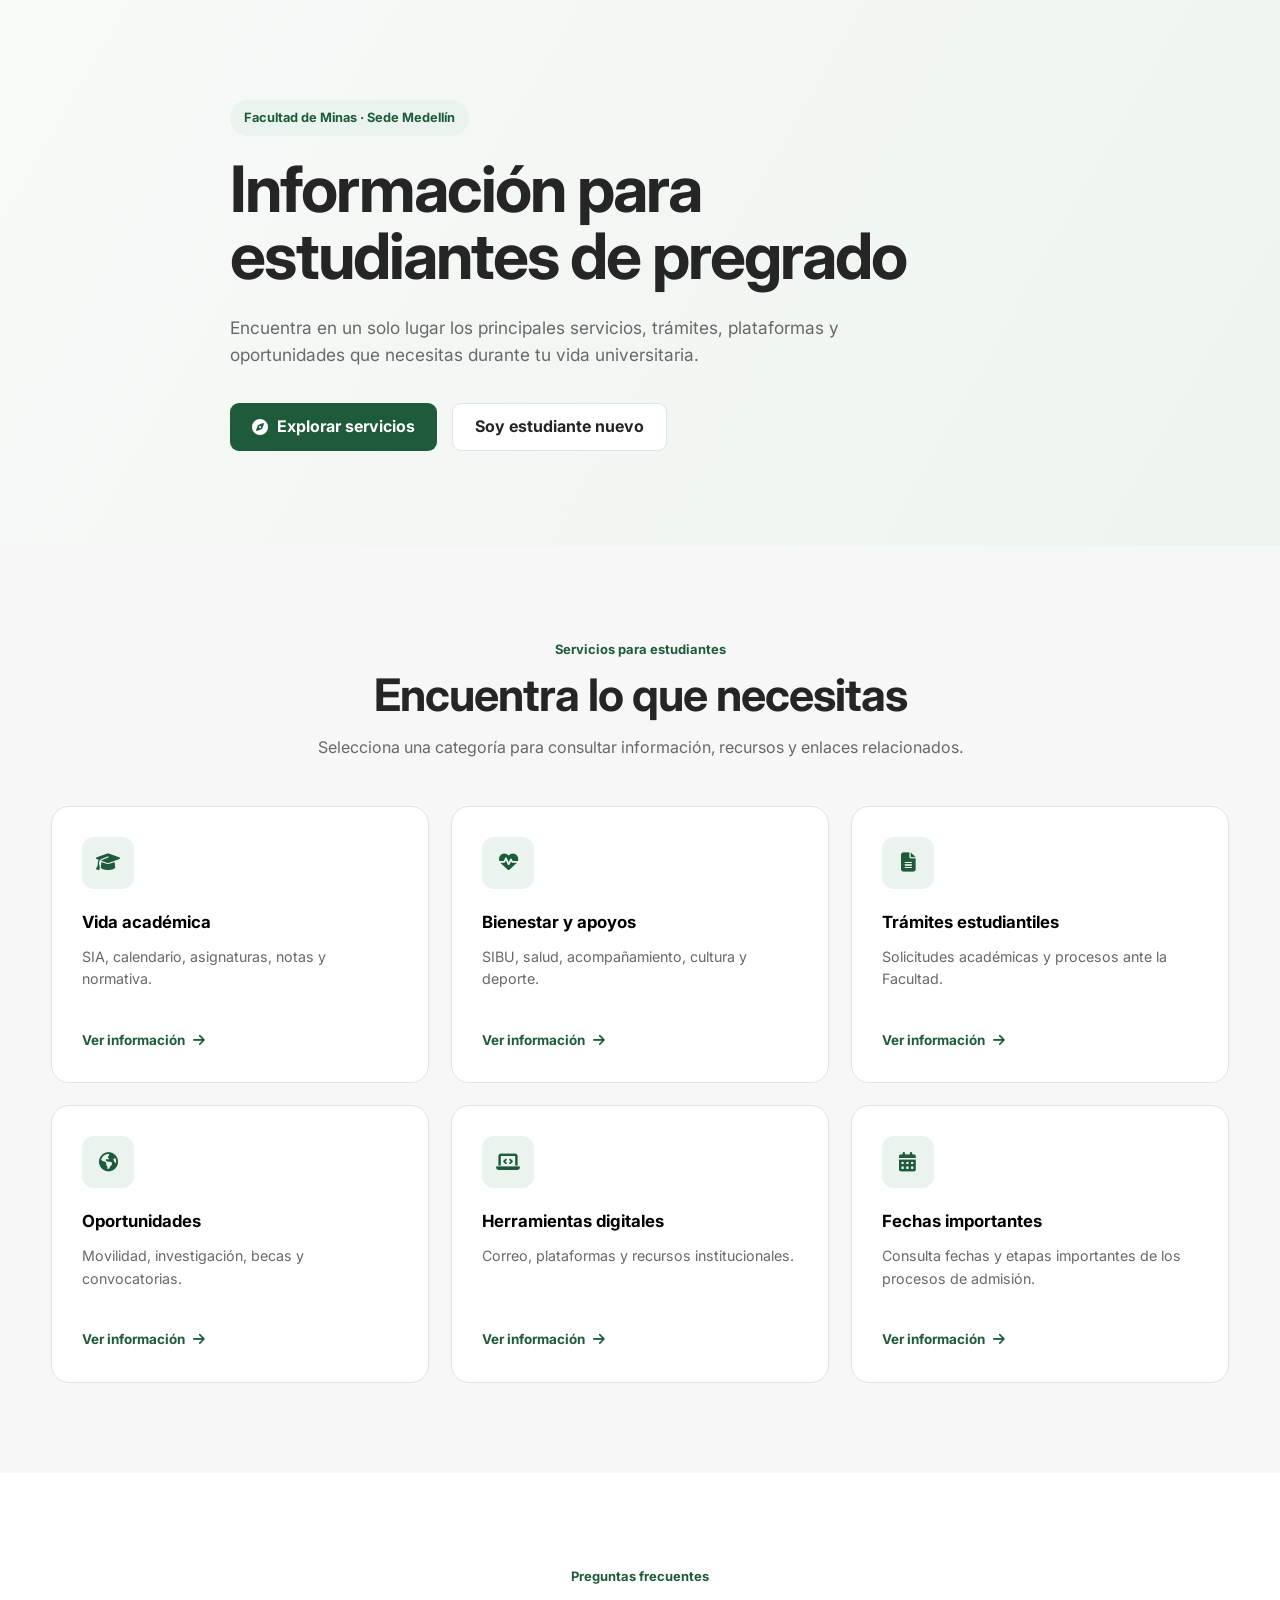
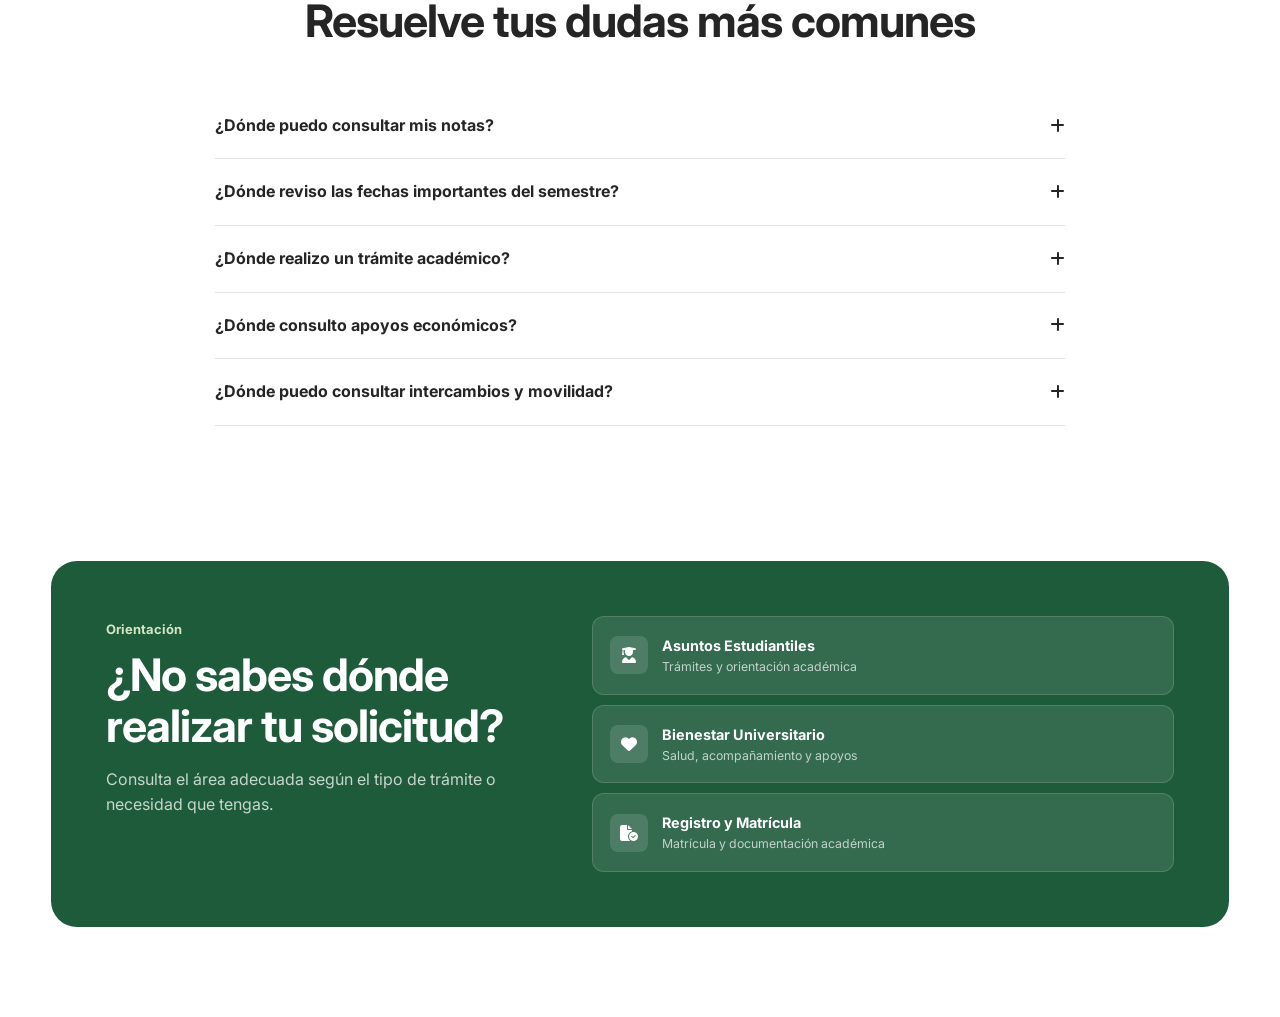
==== index.html @ 578e0d11 "inicio" ====
<!DOCTYPE html>
<html lang="es">
<head>
  <meta charset="UTF-8">
  <meta name="viewport" content="width=device-width, initial-scale=1.0">

  <title>Estudiantes de Pregrado | Facultad de Minas</title>

  <link rel="preconnect" href="https://fonts.googleapis.com">
  <link rel="preconnect" href="https://fonts.gstatic.com" crossorigin>

  <link
    href="https://fonts.googleapis.com/css2?family=Inter:wght@400;500;600;700;800&display=swap"
    rel="stylesheet"
  >

  <link
    rel="stylesheet"
    href="https://cdnjs.cloudflare.com/ajax/libs/font-awesome/6.5.2/css/all.min.css"
  >

  <link rel="stylesheet" href="styles.css">
</head>

<body>


  <!-- =========================================
       CONTENIDO PRINCIPAL
  ========================================== -->

  <main>

    <!-- HERO -->

    <section class="hero" id="inicio">

      <div class="container hero-content">

        <span class="eyebrow">
          Facultad de Minas · Sede Medellín
        </span>

        <h1>
          Información para estudiantes de pregrado
        </h1>

        <p>
          Encuentra en un solo lugar los principales servicios,
          trámites, plataformas y oportunidades que necesitas
          durante tu vida universitaria.
        </p>

        <div class="hero-buttons">

          <a href="#servicios" class="btn btn-primary">

            <i class="fa-solid fa-compass"></i>

            Explorar servicios

          </a>


          <button
            class="btn btn-secondary"
            onclick="openModal('modal-nuevo')"
          >
            Soy estudiante nuevo
          </button>

        </div>

      </div>

    </section>


    <!-- =========================================
         SERVICIOS PRINCIPALES
    ========================================== -->

    <section class="section student-hub" id="servicios">

      <div class="container">

        <div class="section-heading centered">

          <span class="section-tag">
            Servicios para estudiantes
          </span>

          <h2>
            Encuentra lo que necesitas
          </h2>

          <p>
            Selecciona una categoría para consultar información,
            recursos y enlaces relacionados.
          </p>

        </div>


        <div class="hub-grid">


          <!-- VIDA ACADÉMICA -->

          <button
            class="hub-card"
            onclick="openModal('modal-academico')"
          >

            <div class="hub-icon">
              <i class="fa-solid fa-graduation-cap"></i>
            </div>

            <h3>
              Vida académica
            </h3>

            <p>
              SIA, calendario, asignaturas, notas y normativa.
            </p>

            <span>
              Ver información
              <i class="fa-solid fa-arrow-right"></i>
            </span>

          </button>


          <!-- BIENESTAR -->

          <button
            class="hub-card"
            onclick="openModal('modal-bienestar')"
          >

            <div class="hub-icon">
              <i class="fa-solid fa-heart-pulse"></i>
            </div>

            <h3>
              Bienestar y apoyos
            </h3>

            <p>
              SIBU, salud, acompañamiento, cultura y deporte.
            </p>

            <span>
              Ver información
              <i class="fa-solid fa-arrow-right"></i>
            </span>

          </button>


          <!-- TRÁMITES -->

          <button
            class="hub-card"
            onclick="openModal('modal-tramites')"
          >

            <div class="hub-icon">
              <i class="fa-solid fa-file-lines"></i>
            </div>

            <h3>
              Trámites estudiantiles
            </h3>

            <p>
              Solicitudes académicas y procesos ante la Facultad.
            </p>

            <span>
              Ver información
              <i class="fa-solid fa-arrow-right"></i>
            </span>

          </button>


          <!-- OPORTUNIDADES -->

          <button
            class="hub-card"
            onclick="openModal('modal-oportunidades')"
          >

            <div class="hub-icon">
              <i class="fa-solid fa-earth-americas"></i>
            </div>

            <h3>
              Oportunidades
            </h3>

            <p>
              Movilidad, investigación, becas y convocatorias.
            </p>

            <span>
              Ver información
              <i class="fa-solid fa-arrow-right"></i>
            </span>

          </button>


          <!-- HERRAMIENTAS -->

          <button
            class="hub-card"
            onclick="openModal('modal-herramientas')"
          >

            <div class="hub-icon">
              <i class="fa-solid fa-laptop-code"></i>
            </div>

            <h3>
              Herramientas digitales
            </h3>

            <p>
              Correo, plataformas y recursos institucionales.
            </p>

            <span>
              Ver información
              <i class="fa-solid fa-arrow-right"></i>
            </span>

          </button>


          <!-- CAMPUS -->

          <button
            class="hub-card"
            onclick="openModal('modal-fechas')"
            >
            <div class="hub-icon">
                <i class="fa-solid fa-calendar-days"></i>
            </div>

            <h3>
                Fechas importantes
            </h3>

            <p>
                Consulta fechas y etapas importantes de los procesos de admisión.
            </p>

            <span>
                Ver información
                <i class="fa-solid fa-arrow-right"></i>
            </span>
            </button>
        </div>

      </div>

    </section>


    <!-- =========================================
         PREGUNTAS FRECUENTES
    ========================================== -->

    <section class="section faq-section" id="preguntas">

      <div class="container">

        <div class="section-heading centered">

          <span class="section-tag">
            Preguntas frecuentes
          </span>

          <h2>
            Resuelve tus dudas más comunes
          </h2>

        </div>


        <div class="faq-container">


          <details>

            <summary>
              ¿Dónde puedo consultar mis notas?
              <i class="fa-solid fa-plus"></i>
            </summary>

            <p>
              Puedes consultar tus calificaciones, asignaturas
              e historia académica a través del SIA.
            </p>

          </details>


          <details>

            <summary>
              ¿Dónde reviso las fechas importantes del semestre?
              <i class="fa-solid fa-plus"></i>
            </summary>

            <p>
              Debes consultar el calendario académico vigente de la
              Universidad Nacional de Colombia, Sede Medellín.
            </p>

          </details>


          <details>

            <summary>
              ¿Dónde realizo un trámite académico?
              <i class="fa-solid fa-plus"></i>
            </summary>

            <p>
              Los trámites y solicitudes académicas se realizan
              mediante los canales definidos por la Facultad de Minas.
            </p>

          </details>


          <details>

            <summary>
              ¿Dónde consulto apoyos económicos?
              <i class="fa-solid fa-plus"></i>
            </summary>

            <p>
              Bienestar Universitario y SIBU publican información
              sobre apoyos, servicios y convocatorias.
            </p>

          </details>


          <details>

            <summary>
              ¿Dónde puedo consultar intercambios y movilidad?
              <i class="fa-solid fa-plus"></i>
            </summary>

            <p>
              Las oportunidades de movilidad se consultan mediante
              los canales oficiales de relaciones interinstitucionales.
            </p>

          </details>

        </div>

      </div>

    </section>


    <!-- =========================================
         CONTACTO
    ========================================== -->

    <section class="section contact-section" id="contacto">

      <div class="container">

        <div class="contact-box">

          <div>

            <span class="section-tag light">
              Orientación
            </span>

            <h2>
              ¿No sabes dónde realizar tu solicitud?
            </h2>

            <p>
              Consulta el área adecuada según el tipo de trámite
              o necesidad que tengas.
            </p>

          </div>


          <div class="contact-options">


            <a href="#">

              <i class="fa-solid fa-user-graduate"></i>

              <div>
                <strong>
                  Asuntos Estudiantiles
                </strong>

                <span>
                  Trámites y orientación académica
                </span>
              </div>

            </a>


            <a href="#">

              <i class="fa-solid fa-heart"></i>

              <div>
                <strong>
                  Bienestar Universitario
                </strong>

                <span>
                  Salud, acompañamiento y apoyos
                </span>
              </div>

            </a>


            <a href="#">

              <i class="fa-solid fa-file-circle-check"></i>

              <div>
                <strong>
                  Registro y Matrícula
                </strong>

                <span>
                  Matrícula y documentación académica
                </span>
              </div>

            </a>

          </div>

        </div>

      </div>

    </section>

  </main>


  <!-- =========================================
       MODAL ESTUDIANTE NUEVO
  ========================================== -->

  <div class="modal" id="modal-nuevo">

    <div
      class="modal-overlay"
      onclick="closeModal('modal-nuevo')"
    ></div>


    <div class="modal-content">

      <button
        class="modal-close"
        onclick="closeModal('modal-nuevo')"
        aria-label="Cerrar"
      >
        <i class="fa-solid fa-xmark"></i>
      </button>


      <div class="modal-header">

        <div class="modal-icon">
          <i class="fa-solid fa-compass"></i>
        </div>

        <div>

          <span class="modal-label">
            Estudiante nuevo
          </span>

          <h2>
            Primeros pasos en la UNAL
          </h2>

        </div>

      </div>


      <p class="modal-intro">
        Si acabas de ingresar, te recomendamos comenzar
        por estos recursos.
      </p>


      <div class="modal-links">

        <a href="#" class="modal-link">

          <div>
            <strong>Correo institucional</strong>
            <span>Conoce tu cuenta y servicios digitales.</span>
          </div>

          <i class="fa-solid fa-arrow-up-right-from-square"></i>

        </a>


        <a href="#" class="modal-link">

          <div>
            <strong>SIA</strong>
            <span>Consulta materias, horarios y notas.</span>
          </div>

          <i class="fa-solid fa-arrow-up-right-from-square"></i>

        </a>


        <a href="#" class="modal-link">

          <div>
            <strong>Calendario académico</strong>
            <span>Revisa las fechas importantes del semestre.</span>
          </div>

          <i class="fa-solid fa-arrow-up-right-from-square"></i>

        </a>


        <a href="#" class="modal-link">

          <div>
            <strong>Bienestar Universitario</strong>
            <span>Conoce apoyos, salud y acompañamiento.</span>
          </div>

          <i class="fa-solid fa-arrow-up-right-from-square"></i>

        </a>


        <a href="#" class="modal-link">

          <div>
            <strong>Campus y rutas</strong>
            <span>Ubica bloques, bibliotecas y servicios.</span>
          </div>

          <i class="fa-solid fa-arrow-up-right-from-square"></i>

        </a>

      </div>

    </div>

  </div>


  <!-- =========================================
       MODAL VIDA ACADÉMICA
  ========================================== -->

  <div class="modal" id="modal-academico">

    <div
      class="modal-overlay"
      onclick="closeModal('modal-academico')"
    ></div>


    <div class="modal-content">

      <button
        class="modal-close"
        onclick="closeModal('modal-academico')"
      >
        <i class="fa-solid fa-xmark"></i>
      </button>


      <div class="modal-header">

        <div class="modal-icon">
          <i class="fa-solid fa-graduation-cap"></i>
        </div>

        <div>
          <span class="modal-label">Vida académica</span>
          <h2>Gestiona tu información académica</h2>
        </div>

      </div>


      <p class="modal-intro">
        Consulta los principales recursos relacionados con
        tu proceso académico.
      </p>


      <div class="modal-links">

        <a href="#" class="modal-link">

          <div>
            <strong>SIA</strong>
            <span>Asignaturas, notas, horarios e historia académica.</span>
          </div>

          <i class="fa-solid fa-arrow-up-right-from-square"></i>

        </a>


        <a href="#" class="modal-link">

          <div>
            <strong>Calendario académico</strong>
            <span>Fechas oficiales de cada periodo académico.</span>
          </div>

          <i class="fa-solid fa-arrow-up-right-from-square"></i>

        </a>


        <a href="#" class="modal-link">

          <div>
            <strong>Inscripción de asignaturas</strong>
            <span>Información sobre inscripción, adición y cancelación.</span>
          </div>

          <i class="fa-solid fa-arrow-up-right-from-square"></i>

        </a>


        <a href="#" class="modal-link">

          <div>
            <strong>Estatuto Estudiantil</strong>
            <span>Derechos, deberes y normativa académica.</span>
          </div>

          <i class="fa-solid fa-arrow-up-right-from-square"></i>

        </a>

      </div>


      <div class="modal-tip">

        <i class="fa-solid fa-lightbulb"></i>

        <div>

          <strong>Si eres estudiante nuevo</strong>

          <p>
            Revisa primero el SIA y el calendario académico.
          </p>

        </div>

      </div>

    </div>

  </div>


  <!-- =========================================
       MODAL BIENESTAR
  ========================================== -->

  <div class="modal" id="modal-bienestar">

    <div
      class="modal-overlay"
      onclick="closeModal('modal-bienestar')"
    ></div>


    <div class="modal-content">

      <button
        class="modal-close"
        onclick="closeModal('modal-bienestar')"
      >
        <i class="fa-solid fa-xmark"></i>
      </button>


      <div class="modal-header">

        <div class="modal-icon">
          <i class="fa-solid fa-heart-pulse"></i>
        </div>

        <div>
          <span class="modal-label">Bienestar Universitario</span>
          <h2>Bienestar y apoyos</h2>
        </div>

      </div>


      <p class="modal-intro">
        Encuentra servicios orientados a tu bienestar
        y permanencia en la Universidad.
      </p>


      <div class="modal-links">

        <a href="#" class="modal-link">

          <div>
            <strong>SIBU</strong>
            <span>Servicios y convocatorias de Bienestar.</span>
          </div>

          <i class="fa-solid fa-arrow-up-right-from-square"></i>

        </a>


        <a href="#" class="modal-link">

          <div>
            <strong>Apoyos socioeconómicos</strong>
            <span>Consulta beneficios y convocatorias disponibles.</span>
          </div>

          <i class="fa-solid fa-arrow-up-right-from-square"></i>

        </a>


        <a href="#" class="modal-link">

          <div>
            <strong>Salud y acompañamiento</strong>
            <span>Servicios de atención, orientación y prevención.</span>
          </div>

          <i class="fa-solid fa-arrow-up-right-from-square"></i>

        </a>


        <a href="#" class="modal-link">

          <div>
            <strong>Cultura y deporte</strong>
            <span>Actividades culturales, recreativas y deportivas.</span>
          </div>

          <i class="fa-solid fa-arrow-up-right-from-square"></i>

        </a>

      </div>

    </div>

  </div>


  <!-- =========================================
       MODAL TRÁMITES
  ========================================== -->

  <div class="modal" id="modal-tramites">

    <div
      class="modal-overlay"
      onclick="closeModal('modal-tramites')"
    ></div>


    <div class="modal-content">

      <button
        class="modal-close"
        onclick="closeModal('modal-tramites')"
      >
        <i class="fa-solid fa-xmark"></i>
      </button>


      <div class="modal-header">

        <div class="modal-icon">
          <i class="fa-solid fa-file-lines"></i>
        </div>

        <div>
          <span class="modal-label">Facultad de Minas</span>
          <h2>Trámites estudiantiles</h2>
        </div>

      </div>


      <p class="modal-intro">
        Consulta los principales trámites y solicitudes académicas.
      </p>


      <div class="modal-links">

        <a href="#" class="modal-link">

          <div>
            <strong>Adición y cancelación de asignaturas</strong>
            <span>Consulta requisitos y procedimientos.</span>
          </div>

          <i class="fa-solid fa-arrow-up-right-from-square"></i>

        </a>


        <a href="#" class="modal-link">

          <div>
            <strong>Reingreso y reserva de cupo</strong>
            <span>Información sobre continuidad académica.</span>
          </div>

          <i class="fa-solid fa-arrow-up-right-from-square"></i>

        </a>


        <a href="#" class="modal-link">

          <div>
            <strong>Homologaciones y reconocimientos</strong>
            <span>Solicitudes relacionadas con asignaturas cursadas.</span>
          </div>

          <i class="fa-solid fa-arrow-up-right-from-square"></i>

        </a>


        <a href="#" class="modal-link">

          <div>
            <strong>Trabajo de grado</strong>
            <span>Consulta requisitos, procesos y solicitudes.</span>
          </div>

          <i class="fa-solid fa-arrow-up-right-from-square"></i>

        </a>


        <a href="#" class="modal-link">

          <div>
            <strong>Todos los trámites</strong>
            <span>Consulta el portal de trámites estudiantiles.</span>
          </div>

          <i class="fa-solid fa-arrow-up-right-from-square"></i>

        </a>

      </div>

    </div>

  </div>


  <!-- =========================================
       MODAL OPORTUNIDADES
  ========================================== -->

  <div class="modal" id="modal-oportunidades">

    <div
      class="modal-overlay"
      onclick="closeModal('modal-oportunidades')"
    ></div>


    <div class="modal-content">

      <button
        class="modal-close"
        onclick="closeModal('modal-oportunidades')"
      >
        <i class="fa-solid fa-xmark"></i>
      </button>


      <div class="modal-header">

        <div class="modal-icon">
          <i class="fa-solid fa-earth-americas"></i>
        </div>

        <div>
          <span class="modal-label">Convocatorias</span>
          <h2>Oportunidades para estudiantes</h2>
        </div>

      </div>


      <p class="modal-intro">
        Explora oportunidades académicas, profesionales
        y de movilidad.
      </p>


      <div class="modal-links">

        <a href="#" class="modal-link">

          <div>
            <strong>Movilidad académica</strong>
            <span>Intercambios y estancias nacionales e internacionales.</span>
          </div>

          <i class="fa-solid fa-arrow-up-right-from-square"></i>

        </a>


        <a href="#" class="modal-link">

          <div>
            <strong>Investigación</strong>
            <span>Semilleros, grupos y convocatorias.</span>
          </div>

          <i class="fa-solid fa-arrow-up-right-from-square"></i>

        </a>


        <a href="#" class="modal-link">

          <div>
            <strong>Monitorías</strong>
            <span>Convocatorias de apoyo académico y administrativo.</span>
          </div>

          <i class="fa-solid fa-arrow-up-right-from-square"></i>

        </a>


        <a href="#" class="modal-link">

          <div>
            <strong>Prácticas y pasantías</strong>
            <span>Oportunidades de experiencia profesional.</span>
          </div>

          <i class="fa-solid fa-arrow-up-right-from-square"></i>

        </a>


        <a href="#" class="modal-link">

          <div>
            <strong>Becas y convocatorias</strong>
            <span>Consulta oportunidades internas y externas.</span>
          </div>

          <i class="fa-solid fa-arrow-up-right-from-square"></i>

        </a>

      </div>

    </div>

  </div>


  <!-- =========================================
       MODAL HERRAMIENTAS
  ========================================== -->

  <div class="modal" id="modal-herramientas">

    <div
      class="modal-overlay"
      onclick="closeModal('modal-herramientas')"
    ></div>


    <div class="modal-content">

      <button
        class="modal-close"
        onclick="closeModal('modal-herramientas')"
      >
        <i class="fa-solid fa-xmark"></i>
      </button>


      <div class="modal-header">

        <div class="modal-icon">
          <i class="fa-solid fa-laptop-code"></i>
        </div>

        <div>
          <span class="modal-label">Recursos digitales</span>
          <h2>Herramientas institucionales</h2>
        </div>

      </div>


      <p class="modal-intro">
        Accede a las principales plataformas digitales de la Universidad.
      </p>


      <div class="modal-links">

        <a href="#" class="modal-link">

          <div>
            <strong>Correo institucional</strong>
            <span>Comunicación oficial de la Universidad.</span>
          </div>

          <i class="fa-solid fa-arrow-up-right-from-square"></i>

        </a>


        <a href="#" class="modal-link">

          <div>
            <strong>SIA</strong>
            <span>Gestión e información académica.</span>
          </div>

          <i class="fa-solid fa-arrow-up-right-from-square"></i>

        </a>


        <a href="#" class="modal-link">

          <div>
            <strong>SIBU</strong>
            <span>Servicios y convocatorias de Bienestar.</span>
          </div>

          <i class="fa-solid fa-arrow-up-right-from-square"></i>

        </a>


        <a href="#" class="modal-link">

          <div>
            <strong>UNVirtual</strong>
            <span>Entornos y recursos virtuales de aprendizaje.</span>
          </div>

          <i class="fa-solid fa-arrow-up-right-from-square"></i>

        </a>


        <a href="#" class="modal-link">

          <div>
            <strong>Bibliotecas UNAL</strong>
            <span>Libros, bases de datos y recursos académicos.</span>
          </div>

          <i class="fa-solid fa-arrow-up-right-from-square"></i>

        </a>

      </div>

    </div>

  </div>


  <!-- =========================================
       MODAL CAMPUS
  ========================================== -->

  <!-- =========================================
     MODAL FECHAS IMPORTANTES
========================================== -->

<div class="modal" id="modal-fechas">

  <div
    class="modal-overlay"
    onclick="closeModal('modal-fechas')"
  ></div>


  <div class="modal-content modal-large">

    <button
      class="modal-close"
      onclick="closeModal('modal-fechas')"
      aria-label="Cerrar"
    >
      <i class="fa-solid fa-xmark"></i>
    </button>


    <div class="modal-header">

      <div class="modal-icon">
        <i class="fa-solid fa-calendar-days"></i>
      </div>

      <div>

        <span class="modal-label">
          Admisiones
        </span>

        <h2>
          Fechas importantes
        </h2>

      </div>

    </div>


    <p class="modal-intro">
      Consulta las principales fechas y etapas de los procesos
      de admisión de pregrado.
    </p>


    <!-- BLOQUE 1 -->

    <div class="date-group">

      <div class="date-group-header">

        <div class="date-group-icon">
          <i class="fa-solid fa-users"></i>
        </div>

        <div>
          <span>Proceso general</span>

          <h3>
            Para todos los aspirantes a algún programa curricular
          </h3>
        </div>

      </div>


      <div class="date-list">

        <a href="#" class="date-item">

          <div class="date-marker">
            <i class="fa-solid fa-user-pen"></i>
          </div>

          <div>
            <strong>
              Inscripción
            </strong>

            <span>
              Consulta las fechas habilitadas para realizar
              el proceso de inscripción.
            </span>
          </div>

          <i class="fa-solid fa-arrow-up-right-from-square"></i>

        </a>


        <a href="#" class="date-item">

          <div class="date-marker">
            <i class="fa-solid fa-file-pen"></i>
          </div>

          <div>
            <strong>
              Presentación de la prueba de admisión
            </strong>

            <span>
              Revisa la fecha, citación y condiciones
              para presentar la prueba.
            </span>
          </div>

          <i class="fa-solid fa-arrow-up-right-from-square"></i>

        </a>


        <a href="#" class="date-item">

          <div class="date-marker">
            <i class="fa-solid fa-square-poll-vertical"></i>
          </div>

          <div>
            <strong>
              Publicación de resultados
            </strong>

            <span>
              Consulta los resultados del proceso
              de admisión.
            </span>
          </div>

          <i class="fa-solid fa-arrow-up-right-from-square"></i>

        </a>

      </div>

    </div>


    <!-- BLOQUE 2 -->

    <div class="date-group">

      <div class="date-group-header">

        <div class="date-group-icon">
          <i class="fa-solid fa-clipboard-check"></i>
        </div>

        <div>
          <span>Pruebas adicionales</span>

          <h3>
            Para aspirantes a programas con pruebas específicas
          </h3>
        </div>

      </div>


      <div class="date-list">

        <a href="#" class="date-item">

          <div class="date-marker">
            <i class="fa-solid fa-calendar-check"></i>
          </div>

          <div>
            <strong>
              Citación a pruebas específicas
            </strong>

            <span>
              Consulta las fechas y condiciones particulares
              definidas para cada programa.
            </span>
          </div>

          <i class="fa-solid fa-arrow-up-right-from-square"></i>

        </a>


        <a href="#" class="date-item">

          <div class="date-marker">
            <i class="fa-solid fa-pen-to-square"></i>
          </div>

          <div>
            <strong>
              Presentación de pruebas
            </strong>

            <span>
              Verifica fecha, hora, lugar y requisitos
              correspondientes.
            </span>
          </div>

          <i class="fa-solid fa-arrow-up-right-from-square"></i>

        </a>


        <a href="#" class="date-item">

          <div class="date-marker">
            <i class="fa-solid fa-list-check"></i>
          </div>

          <div>
            <strong>
              Resultados
            </strong>

            <span>
              Consulta los resultados asociados
              a las pruebas específicas.
            </span>
          </div>

          <i class="fa-solid fa-arrow-up-right-from-square"></i>

        </a>

      </div>

    </div>


    <!-- BLOQUE 3 -->

    <div class="date-group">

      <div class="date-group-header">

        <div class="date-group-icon">
          <i class="fa-solid fa-arrows-rotate"></i>
        </div>

        <div>
          <span>Opciones posteriores</span>

          <h3>
            Para aspirantes que no fueron admitidos
            a algún programa curricular
          </h3>
        </div>

      </div>


      <div class="date-list">

        <a href="#" class="date-item">

          <div class="date-marker">
            <i class="fa-solid fa-magnifying-glass"></i>
          </div>

          <div>
            <strong>
              Consulta de opciones disponibles
            </strong>

            <span>
              Revisa si existen alternativas o etapas posteriores
              dentro del proceso de admisión.
            </span>
          </div>

          <i class="fa-solid fa-arrow-up-right-from-square"></i>

        </a>


        <a href="#" class="date-item">

          <div class="date-marker">
            <i class="fa-solid fa-list"></i>
          </div>

          <div>
            <strong>
              Programas con cupos disponibles
            </strong>

            <span>
              Consulta las opciones que puedan habilitarse
              durante el proceso.
            </span>
          </div>

          <i class="fa-solid fa-arrow-up-right-from-square"></i>

        </a>


        <a href="#" class="date-item">

          <div class="date-marker">
            <i class="fa-solid fa-clock-rotate-left"></i>
          </div>

          <div>
            <strong>
              Fechas posteriores del proceso
            </strong>

            <span>
              Revisa los plazos oficiales y las instrucciones
              publicadas por Admisiones.
            </span>
          </div>

          <i class="fa-solid fa-arrow-up-right-from-square"></i>

        </a>

      </div>

    </div>


    <div class="modal-tip">

      <i class="fa-solid fa-circle-info"></i>

      <div>

        <strong>
          Importante
        </strong>

        <p>
          Las fechas pueden cambiar entre periodos académicos.
          Consulta siempre la información oficial de la Dirección
          Nacional de Admisiones.
        </p>

      </div>

    </div>

  </div>

</div>

  <script src="script.js"></script>

</body>
</html>
---- styles.css ----
:root {
  --primary: #1e5b3a;
  --primary-dark: #143d28;
  --primary-light: #eaf3ee;

  --text: #252525;
  --text-soft: #686868;

  --white: #ffffff;

  --border: #e3e3e3;

  --background-soft: #f6f7f6;

  --shadow:
    0 12px 35px rgba(0, 0, 0, 0.08);

  --modal-shadow:
    0 25px 70px rgba(0, 0, 0, 0.25);

  --radius: 18px;

  --container: 1180px;
}


/* ============================================
   RESET
============================================ */

* {
  margin: 0;
  padding: 0;
  box-sizing: border-box;
}


html {
  scroll-behavior: smooth;
}


body {
  font-family: "Inter", Arial, sans-serif;

  color: var(--text);

  background: white;

  line-height: 1.6;
}


a {
  color: inherit;
  text-decoration: none;
}


button {
  font: inherit;
}


.container {
  width: min(92%, var(--container));

  margin: 0 auto;
}


/* ============================================
   HEADER
============================================ */

.topbar {
  background: #252525;

  color: white;

  font-size: 0.8rem;
}


.topbar-content {
  min-height: 38px;

  display: flex;

  align-items: center;

  justify-content: space-between;
}


.topbar-links {
  display: flex;

  gap: 24px;
}


.topbar-links a {
  opacity: 0.8;
}


.topbar-links a:hover {
  opacity: 1;
}


.navbar {
  position: sticky;

  top: 0;

  z-index: 100;

  background: white;

  border-bottom: 1px solid var(--border);
}


.nav-content {
  min-height: 82px;

  display: flex;

  align-items: center;

  justify-content: space-between;
}


.brand {
  display: flex;

  align-items: center;

  gap: 12px;
}


.brand-icon,
.footer-brand {
  width: 48px;

  height: 48px;

  display: grid;

  place-items: center;

  background: var(--primary);

  color: white;

  border-radius: 8px;

  font-weight: 800;
}


.brand strong,
.brand span {
  display: block;
}


.brand strong {
  font-size: 1rem;
}


.brand span {
  color: var(--text-soft);

  font-size: 0.75rem;
}


.nav-links {
  display: flex;

  gap: 28px;

  list-style: none;
}


.nav-links a {
  font-size: 0.88rem;

  font-weight: 600;

  transition: 0.2s;
}


.nav-links a:hover {
  color: var(--primary);
}


/* ============================================
   HERO
============================================ */

.hero {
  padding: 100px 0 95px;

  background:
    linear-gradient(
      120deg,
      #f8faf8 0%,
      #edf4ef 100%
    );
}


.hero-content {
  max-width: 820px;
}


.eyebrow {
  display: inline-block;

  margin-bottom: 20px;

  padding: 8px 14px;

  border-radius: 999px;

  background: var(--primary-light);

  color: var(--primary);

  font-size: 0.8rem;

  font-weight: 700;
}


.hero h1 {
  max-width: 800px;

  font-size: clamp(2.7rem, 5vw, 4.5rem);

  line-height: 1.04;

  letter-spacing: -2px;
}


.hero p {
  max-width: 670px;

  margin-top: 24px;

  color: var(--text-soft);

  font-size: 1.08rem;
}


.hero-buttons {
  display: flex;

  gap: 15px;

  margin-top: 34px;
}


.btn {
  min-height: 48px;

  display: inline-flex;

  align-items: center;

  justify-content: center;

  gap: 9px;

  padding: 0 22px;

  border-radius: 9px;

  border: none;

  cursor: pointer;

  font-weight: 700;

  transition: 0.2s;
}


.btn-primary {
  background: var(--primary);

  color: white;
}


.btn-primary:hover {
  background: var(--primary-dark);

  transform: translateY(-2px);
}


.btn-secondary {
  background: white;

  color: var(--text);

  border: 1px solid var(--border);
}


.btn-secondary:hover {
  border-color: var(--primary);

  color: var(--primary);
}


/* ============================================
   SECCIONES
============================================ */

.section {
  padding: 90px 0;
}


.section-heading {
  max-width: 700px;

  margin-bottom: 45px;
}


.section-heading.centered {
  margin-left: auto;

  margin-right: auto;

  text-align: center;
}


.section-tag {
  display: inline-block;

  margin-bottom: 10px;

  color: var(--primary);

  font-size: 0.81rem;

  font-weight: 700;
}


.section-heading h2,
.contact-box h2 {
  font-size: clamp(2rem, 3.5vw, 3rem);

  line-height: 1.15;

  letter-spacing: -1px;
}


.section-heading p {
  margin-top: 14px;

  color: var(--text-soft);
}


/* ============================================
   HUB
============================================ */

.student-hub {
  background: var(--background-soft);
}


.hub-grid {
  display: grid;

  grid-template-columns: repeat(3, 1fr);

  gap: 22px;
}


.hub-card {
  width: 100%;

  min-height: 230px;

  padding: 30px;

  background: white;

  border: 1px solid var(--border);

  border-radius: var(--radius);

  cursor: pointer;

  text-align: left;

  transition: 0.25s;
}


.hub-card:hover {
  transform: translateY(-5px);

  border-color: transparent;

  box-shadow: var(--shadow);
}


.hub-icon {
  width: 52px;

  height: 52px;

  display: grid;

  place-items: center;

  margin-bottom: 20px;

  border-radius: 12px;

  background: var(--primary-light);

  color: var(--primary);

  font-size: 1.2rem;
}


.hub-card h3 {
  margin-bottom: 10px;

  font-size: 1.05rem;
}


.hub-card p {
  min-height: 66px;

  color: var(--text-soft);

  font-size: 0.89rem;
}


.hub-card span {
  display: inline-flex;

  align-items: center;

  gap: 8px;

  margin-top: 18px;

  color: var(--primary);

  font-size: 0.84rem;

  font-weight: 700;
}


/* ============================================
   FAQ
============================================ */

.faq-section {
  background: white;
}


.faq-container {
  max-width: 850px;

  margin: 0 auto;
}


details {
  padding: 20px 0;

  border-bottom: 1px solid var(--border);
}


summary {
  display: flex;

  align-items: center;

  justify-content: space-between;

  cursor: pointer;

  list-style: none;

  font-weight: 700;
}


summary::-webkit-details-marker {
  display: none;
}


details p {
  max-width: 760px;

  padding-top: 15px;

  color: var(--text-soft);

  font-size: 0.9rem;
}


/* ============================================
   CONTACTO
============================================ */

.contact-section {
  padding-top: 45px;
}


.contact-box {
  display: grid;

  grid-template-columns: 0.85fr 1.15fr;

  gap: 55px;

  padding: 55px;

  border-radius: 26px;

  background: var(--primary);

  color: white;
}


.section-tag.light {
  color: #d5e6c4;
}


.contact-box p {
  margin-top: 14px;

  color: rgba(255, 255, 255, 0.75);
}


.contact-options {
  display: grid;

  gap: 10px;
}


.contact-options a {
  display: flex;

  align-items: center;

  gap: 14px;

  padding: 17px;

  border: 1px solid rgba(255, 255, 255, 0.15);

  border-radius: 12px;

  background: rgba(255, 255, 255, 0.1);

  transition: 0.2s;
}


.contact-options a:hover {
  background: rgba(255, 255, 255, 0.17);
}


.contact-options i {
  width: 38px;

  height: 38px;

  display: grid;

  place-items: center;

  border-radius: 8px;

  background: rgba(255, 255, 255, 0.12);
}


.contact-options strong,
.contact-options span {
  display: block;
}


.contact-options strong {
  font-size: 0.9rem;
}


.contact-options span {
  color: rgba(255, 255, 255, 0.7);

  font-size: 0.77rem;
}


/* ============================================
   FOOTER
============================================ */

footer {
  margin-top: 90px;

  padding-top: 55px;

  background: #242424;

  color: white;
}


.footer-grid {
  display: grid;

  grid-template-columns: 2fr 1fr 1fr;

  gap: 55px;

  padding-bottom: 50px;
}


.footer-grid h3 {
  margin-top: 14px;

  font-size: 1rem;
}


.footer-grid p {
  margin-top: 4px;

  color: #aaa;

  font-size: 0.8rem;
}


.footer-grid h4 {
  margin-bottom: 14px;

  font-size: 0.85rem;
}


.footer-grid a {
  display: block;

  margin-bottom: 8px;

  color: #aaa;

  font-size: 0.79rem;
}


.footer-grid a:hover {
  color: white;
}


.footer-bottom {
  padding: 20px 0;

  border-top: 1px solid rgba(255, 255, 255, 0.1);

  color: #888;

  font-size: 0.75rem;
}


/* ============================================
   MODALES
============================================ */

.modal {
  position: fixed;

  inset: 0;

  z-index: 1000;

  display: none;

  align-items: center;

  justify-content: center;

  padding: 25px;
}


.modal.active {
  display: flex;
}


.modal-overlay {
  position: absolute;

  inset: 0;

  background: rgba(0, 0, 0, 0.58);

  backdrop-filter: blur(4px);
}


.modal-content {
  position: relative;

  z-index: 2;

  width: min(100%, 720px);

  max-height: 88vh;

  overflow-y: auto;

  padding: 35px;

  border-radius: 22px;

  background: white;

  box-shadow: var(--modal-shadow);

  animation: modalAppear 0.25s ease;
}


@keyframes modalAppear {

  from {
    opacity: 0;

    transform:
      translateY(20px)
      scale(0.98);
  }

  to {
    opacity: 1;

    transform:
      translateY(0)
      scale(1);
  }

}


.modal-close {
  position: absolute;

  top: 20px;

  right: 20px;

  width: 38px;

  height: 38px;

  display: grid;

  place-items: center;

  border: none;

  border-radius: 50%;

  background: #f1f1f1;

  color: #444;

  cursor: pointer;
}


.modal-close:hover {
  background: #e5e5e5;
}


.modal-header {
  display: flex;

  align-items: center;

  gap: 16px;

  padding-right: 45px;

  margin-bottom: 20px;
}


.modal-icon {
  flex: 0 0 auto;

  width: 56px;

  height: 56px;

  display: grid;

  place-items: center;

  border-radius: 14px;

  background: var(--primary-light);

  color: var(--primary);

  font-size: 1.3rem;
}


.modal-label {
  color: var(--primary);

  font-size: 0.75rem;

  font-weight: 700;

  text-transform: uppercase;

  letter-spacing: 0.5px;
}


.modal-header h2 {
  margin-top: 2px;

  font-size: 1.55rem;

  line-height: 1.2;
}


.modal-intro {
  margin-bottom: 25px;

  color: var(--text-soft);

  font-size: 0.92rem;
}


.modal-links {
  display: grid;

  gap: 12px;
}


.modal-link {
  display: grid;

  grid-template-columns: 1fr 20px;

  align-items: center;

  gap: 15px;

  padding: 17px;

  border: 1px solid var(--border);

  border-radius: 12px;

  transition: 0.2s;
}


.modal-link:hover {
  border-color: var(--primary);

  background: #f7faf8;
}


.modal-link strong,
.modal-link span {
  display: block;
}


.modal-link strong {
  margin-bottom: 4px;

  font-size: 0.92rem;
}


.modal-link span {
  color: var(--text-soft);

  font-size: 0.79rem;
}


.modal-link > i {
  color: var(--primary);

  font-size: 0.84rem;
}


.modal-tip {
  display: flex;

  gap: 14px;

  margin-top: 25px;

  padding: 18px;

  border-radius: 12px;

  background: #f2f7ea;
}


.modal-tip > i {
  margin-top: 3px;

  color: #759817;
}


.modal-tip strong {
  font-size: 0.89rem;
}


.modal-tip p {
  margin-top: 4px;

  color: #5e6657;

  font-size: 0.8rem;
}


/* ============================================
   RESPONSIVE
============================================ */

@media (max-width: 950px) {

  .nav-links {
    display: none;
  }


  .hub-grid {
    grid-template-columns: repeat(2, 1fr);
  }


  .contact-box {
    grid-template-columns: 1fr;
  }


  .footer-grid {
    grid-template-columns: repeat(2, 1fr);
  }

}


@media (max-width: 650px) {

  .section {
    padding: 68px 0;
  }


  .topbar-links {
    display: none;
  }


  .hero {
    padding: 70px 0;
  }


  .hero h1 {
    letter-spacing: -1px;
  }


  .hero-buttons {
    flex-direction: column;
  }


  .hub-grid {
    grid-template-columns: 1fr;
  }


  .contact-box {
    padding: 35px 24px;
  }


  .footer-grid {
    grid-template-columns: 1fr;
  }


  .modal {
    padding: 12px;
  }


  .modal-content {
    padding: 28px 20px;
  }


  .modal-header {
    align-items: flex-start;
  }


  .modal-header h2 {
    font-size: 1.3rem;
  }

}
/* ============================================
   FECHAS IMPORTANTES
============================================ */

.modal-large {
  width: min(100%, 860px);
}


.date-group {
  margin-top: 28px;

  padding-top: 25px;

  border-top: 1px solid var(--border);
}


.date-group:first-of-type {
  margin-top: 10px;
}


.date-group-header {
  display: flex;

  align-items: flex-start;

  gap: 14px;

  margin-bottom: 18px;
}


.date-group-icon {
  flex: 0 0 auto;

  width: 44px;

  height: 44px;

  display: grid;

  place-items: center;

  border-radius: 11px;

  background: var(--primary-light);

  color: var(--primary);
}


.date-group-header span {
  display: block;

  margin-bottom: 2px;

  color: var(--primary);

  font-size: 0.73rem;

  font-weight: 700;

  text-transform: uppercase;

  letter-spacing: 0.4px;
}


.date-group-header h3 {
  max-width: 660px;

  font-size: 1.05rem;

  line-height: 1.35;
}


.date-list {
  display: grid;

  gap: 10px;
}


.date-item {
  display: grid;

  grid-template-columns: 38px 1fr 18px;

  align-items: center;

  gap: 12px;

  padding: 15px;

  border: 1px solid var(--border);

  border-radius: 11px;

  transition: 0.2s;
}


.date-item:hover {
  border-color: var(--primary);

  background: #f7faf8;
}


.date-marker {
  width: 36px;

  height: 36px;

  display: grid;

  place-items: center;

  border-radius: 9px;

  background: var(--background-soft);

  color: var(--primary);

  font-size: 0.84rem;
}


.date-item strong,
.date-item span {
  display: block;
}


.date-item strong {
  margin-bottom: 3px;

  font-size: 0.88rem;
}


.date-item span {
  color: var(--text-soft);

  font-size: 0.77rem;
}


.date-item > i {
  color: var(--primary);

  font-size: 0.78rem;
}


@media (max-width: 650px) {

  .date-group-header h3 {
    font-size: 0.95rem;
  }


  .date-item {
    grid-template-columns: 34px 1fr;
  }


  .date-item > i {
    display: none;
  }

}
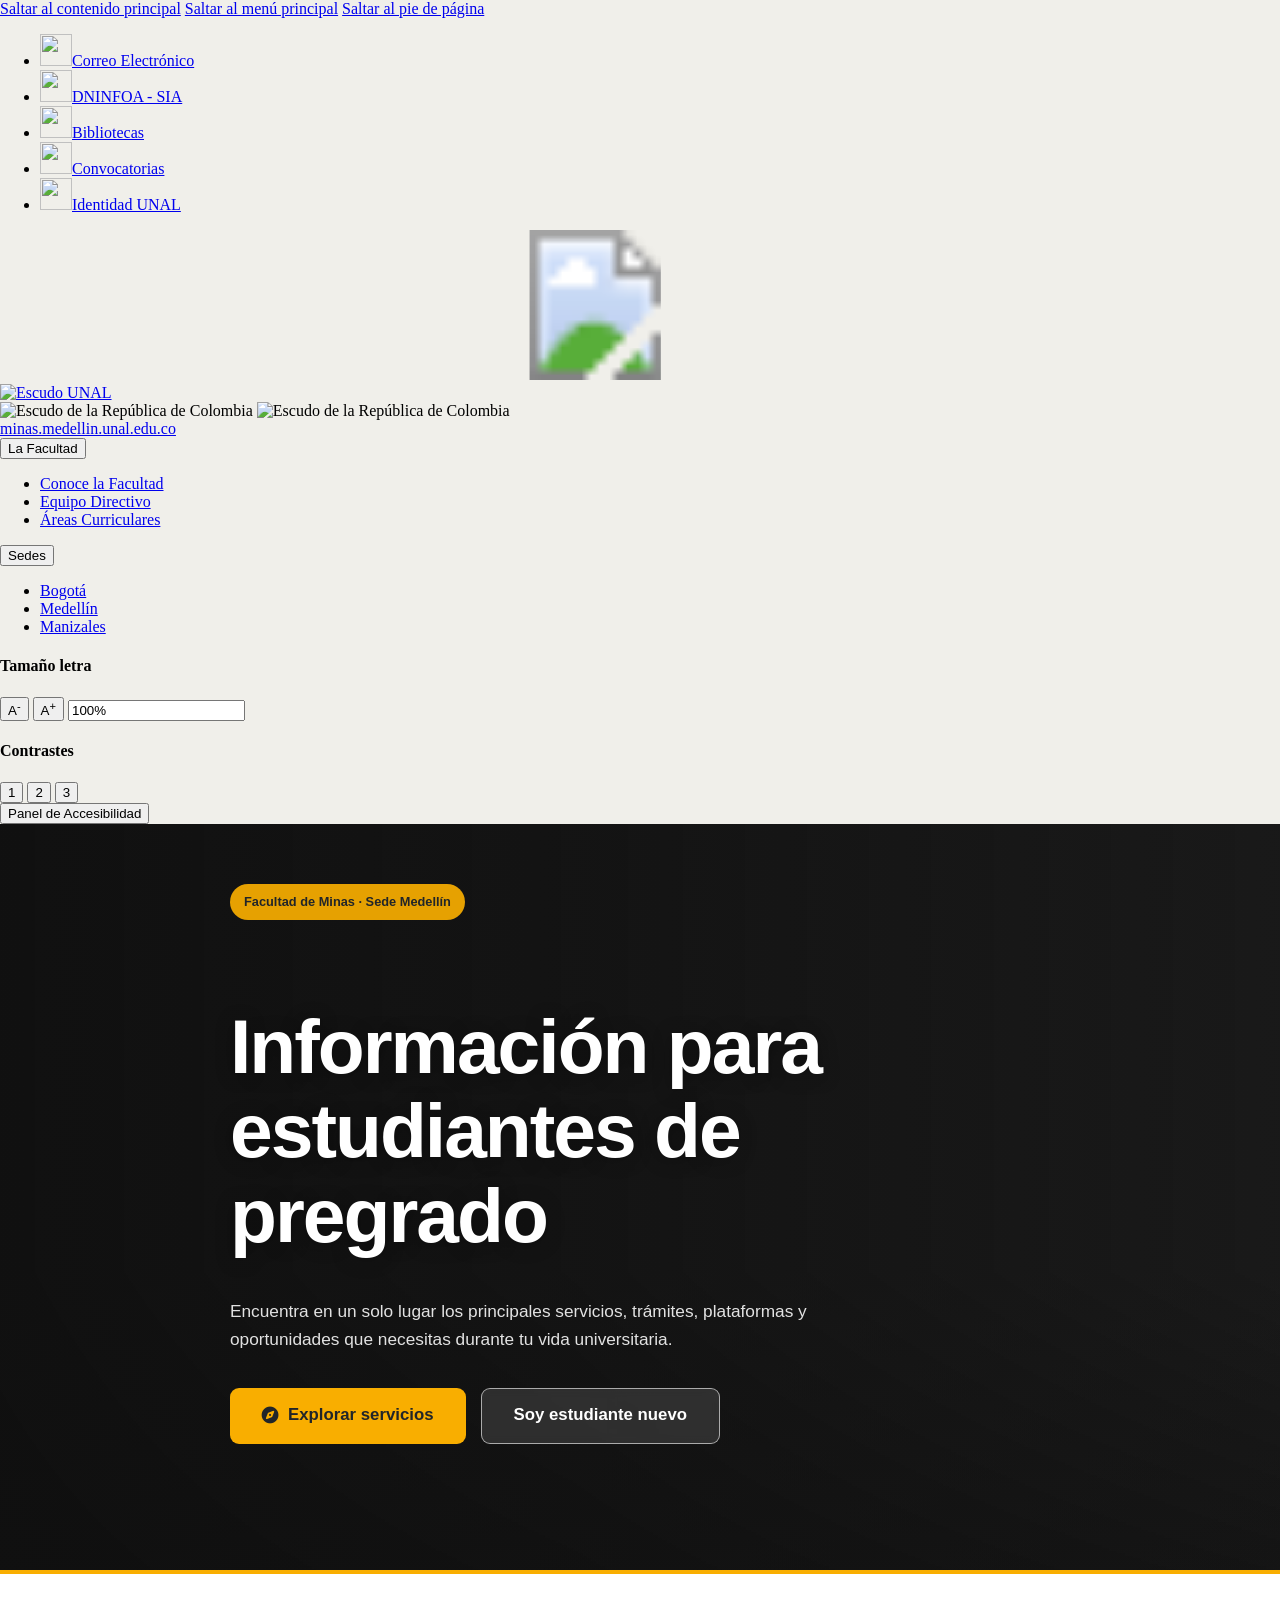
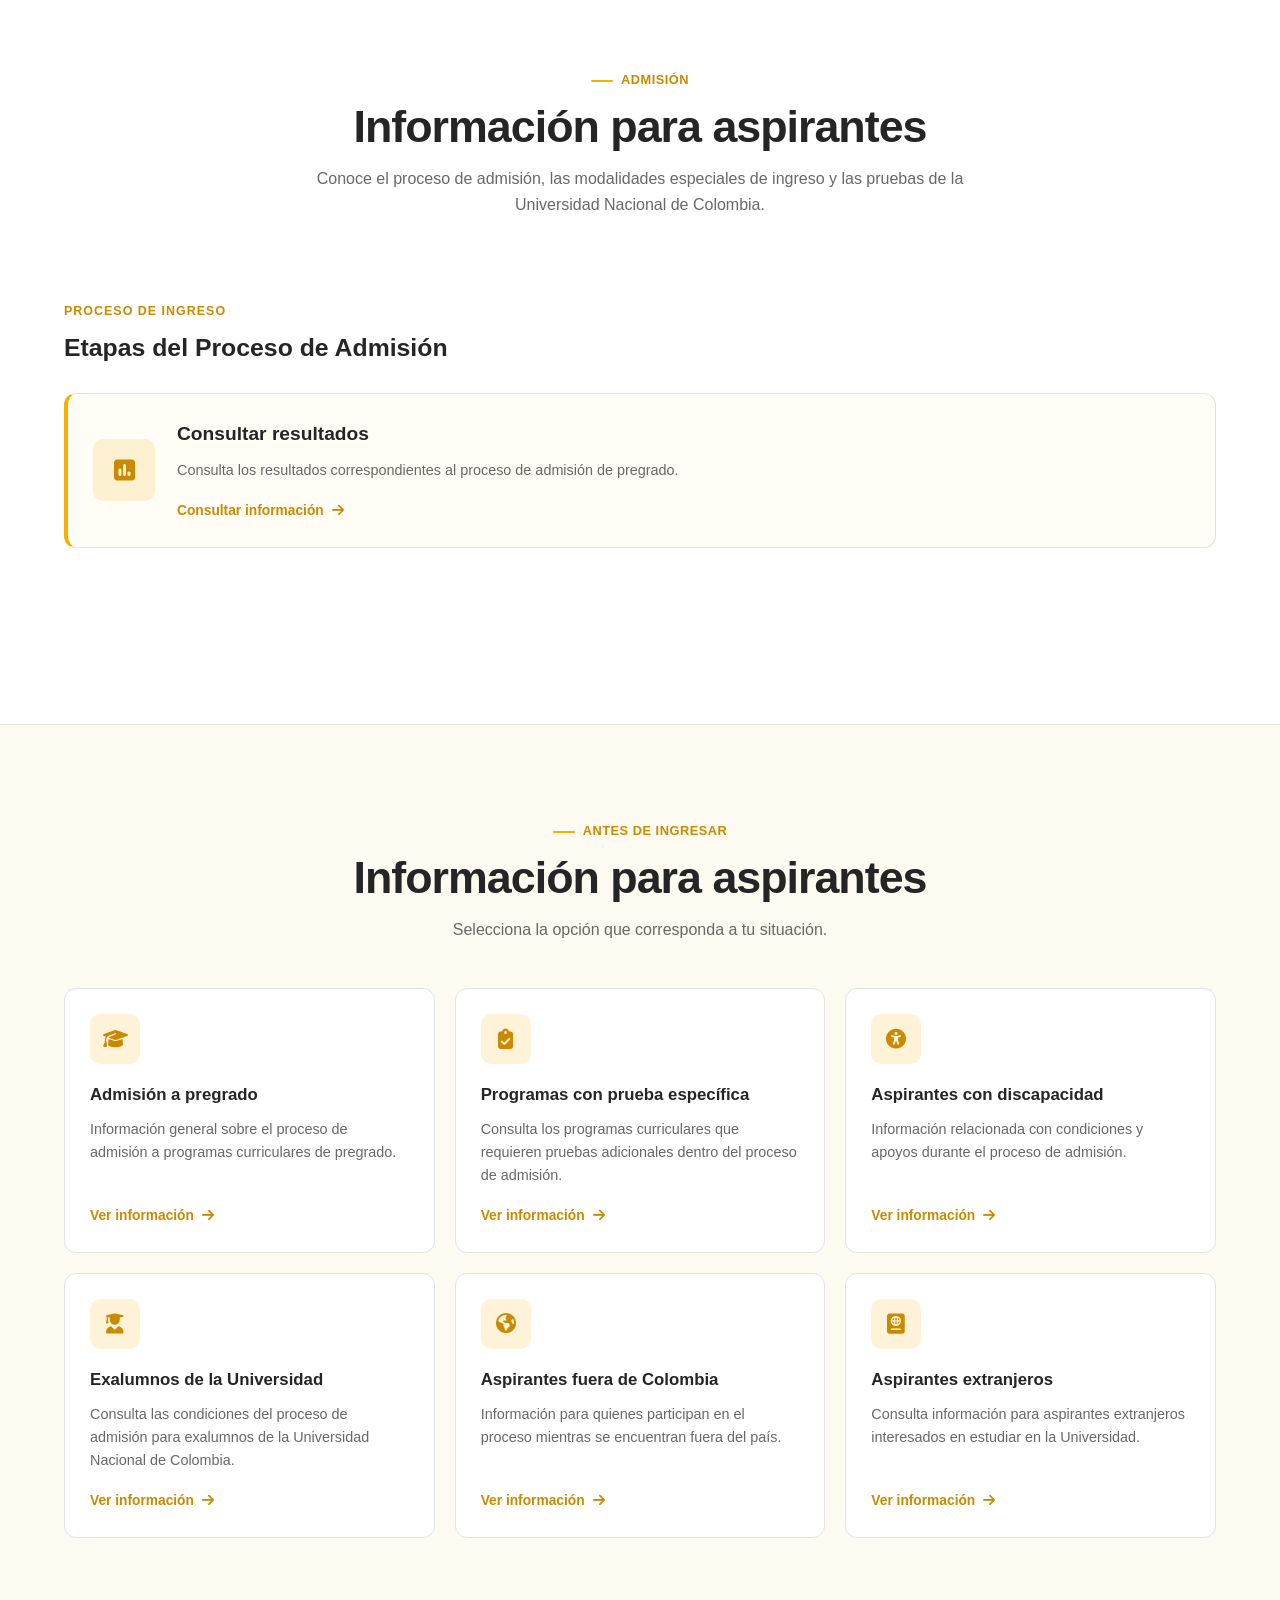
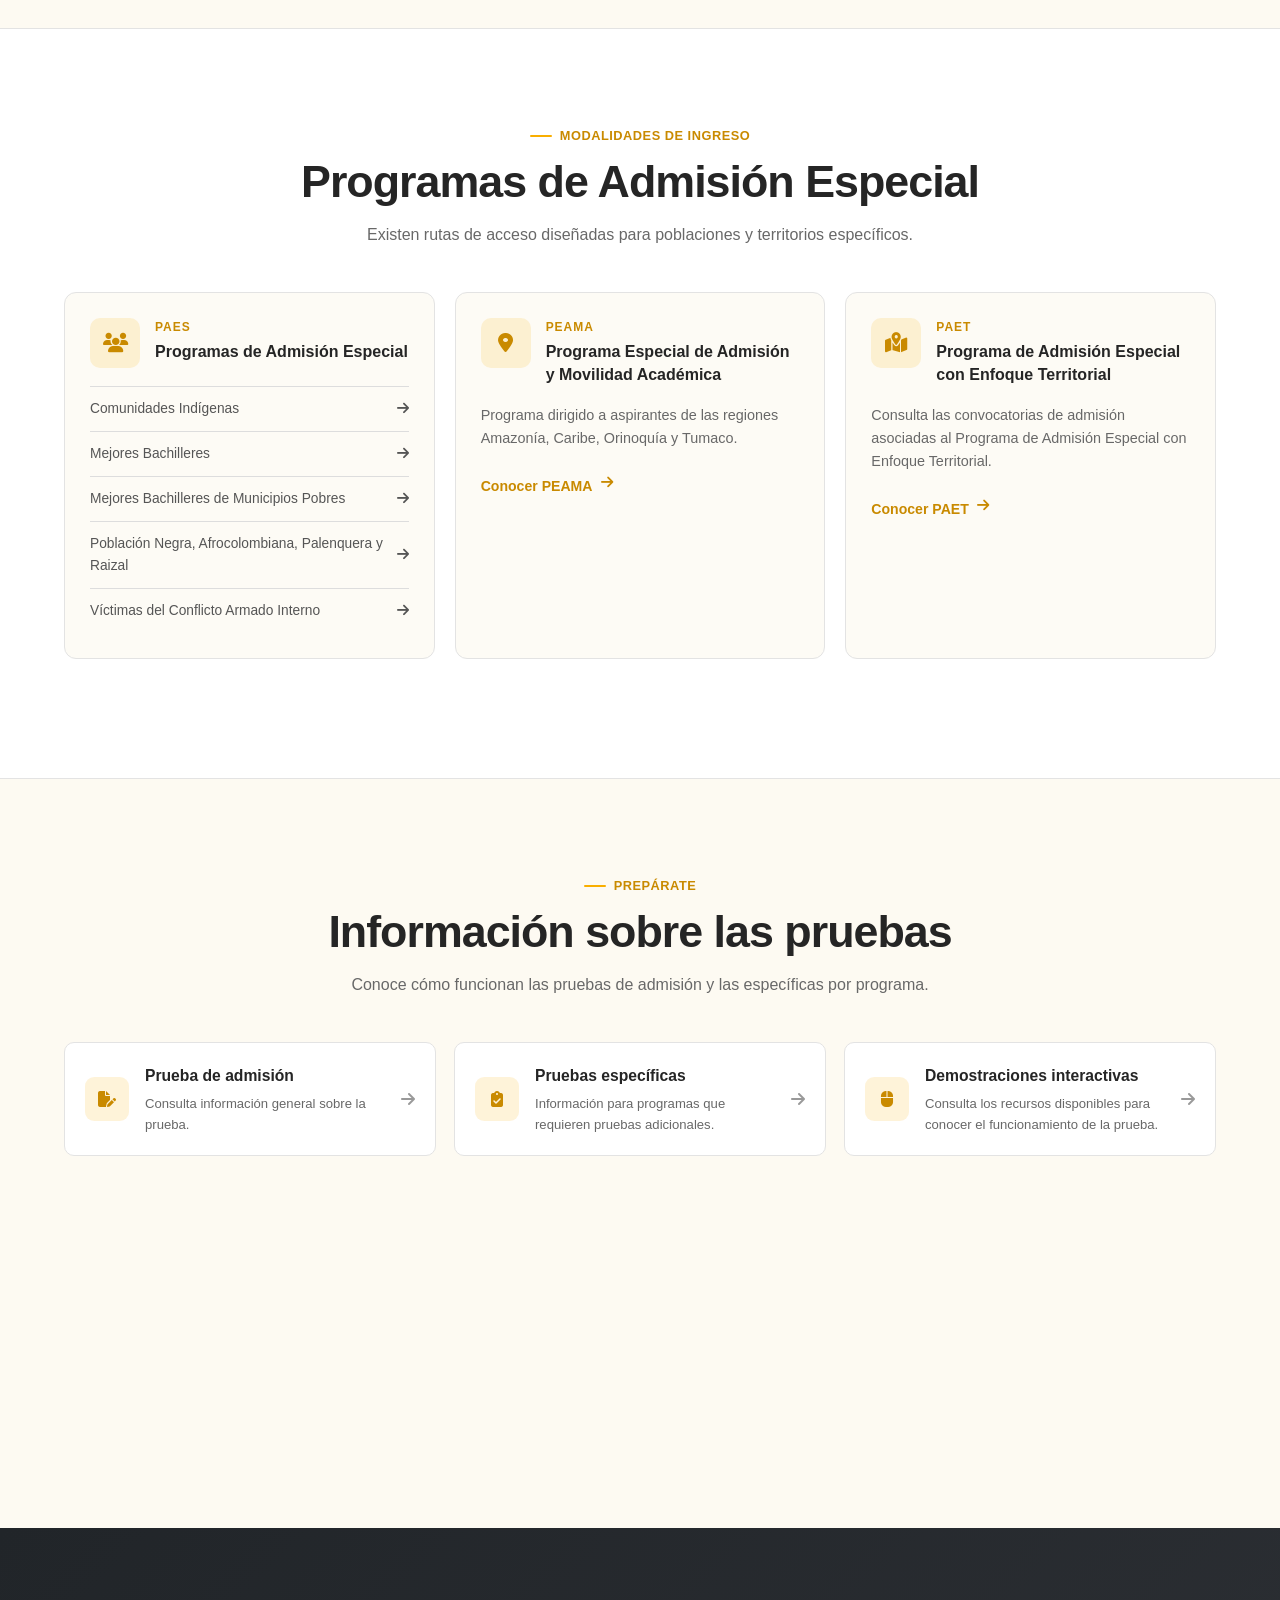
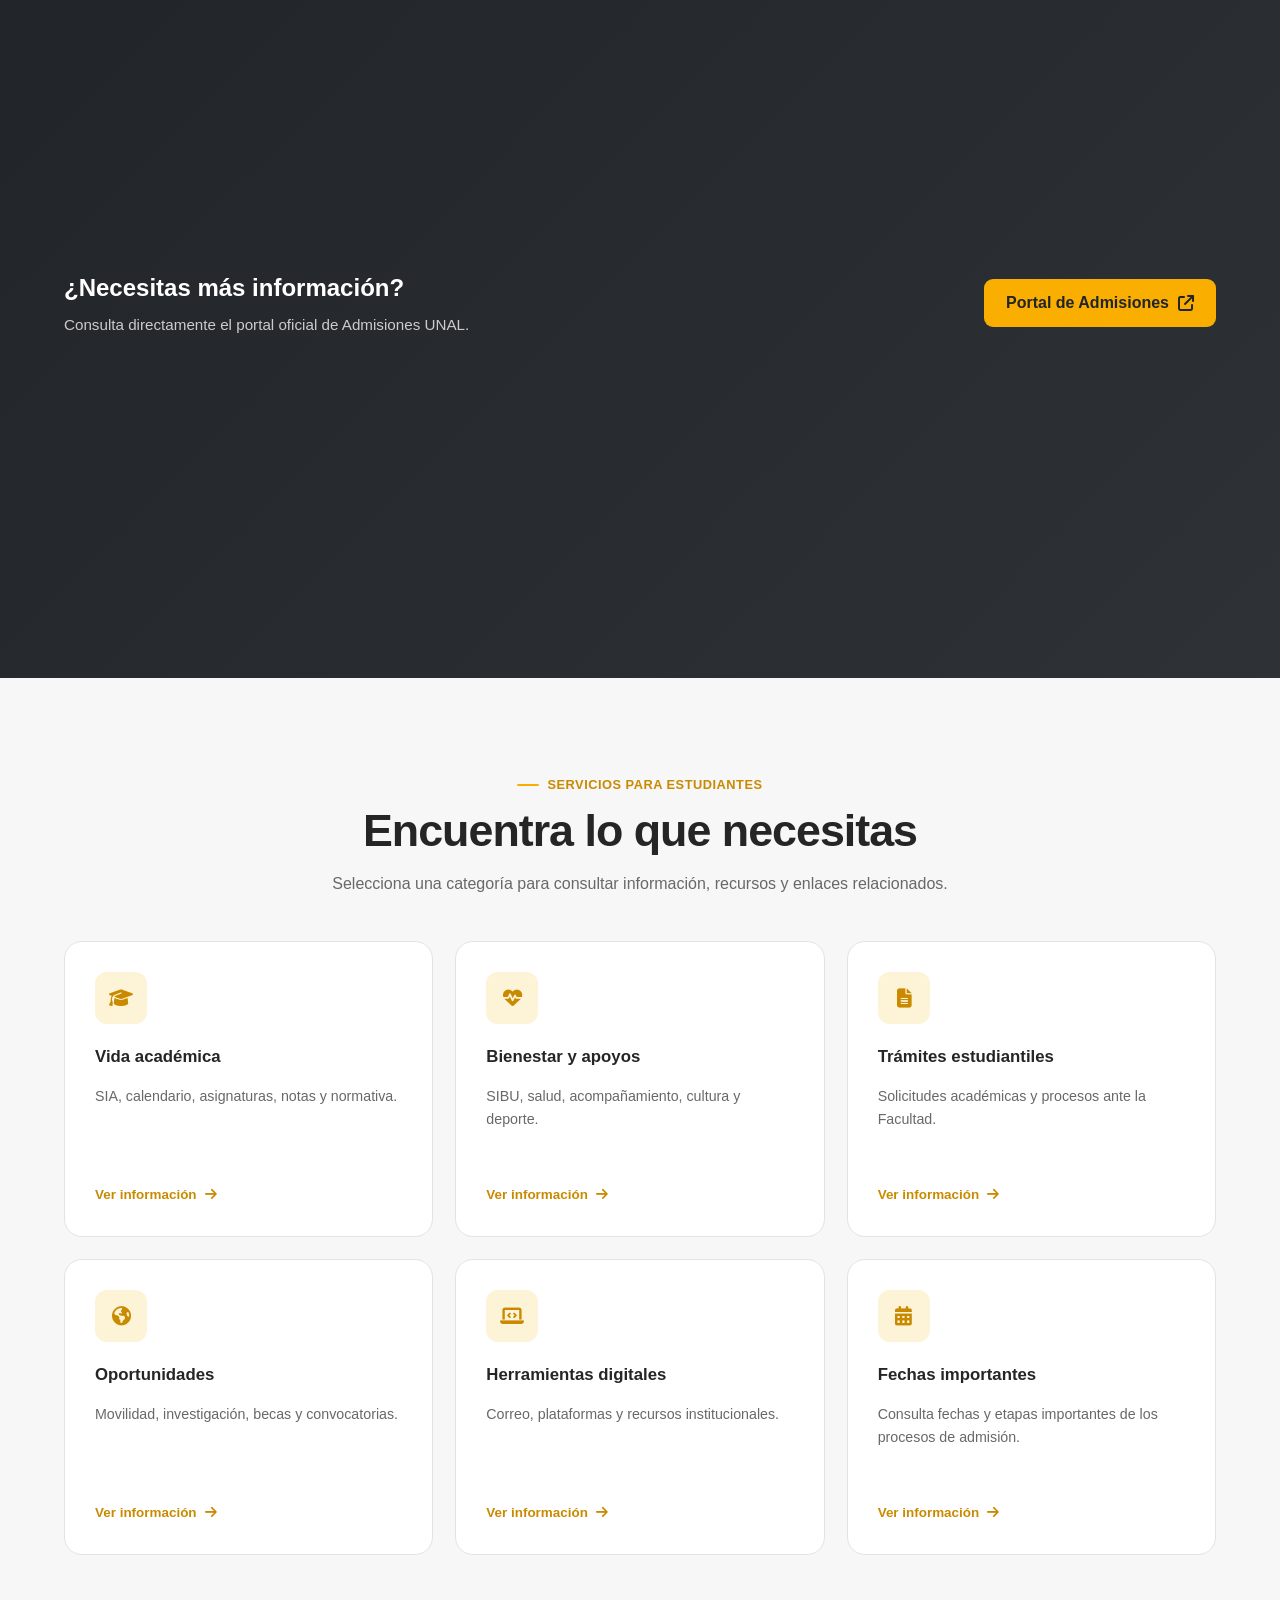
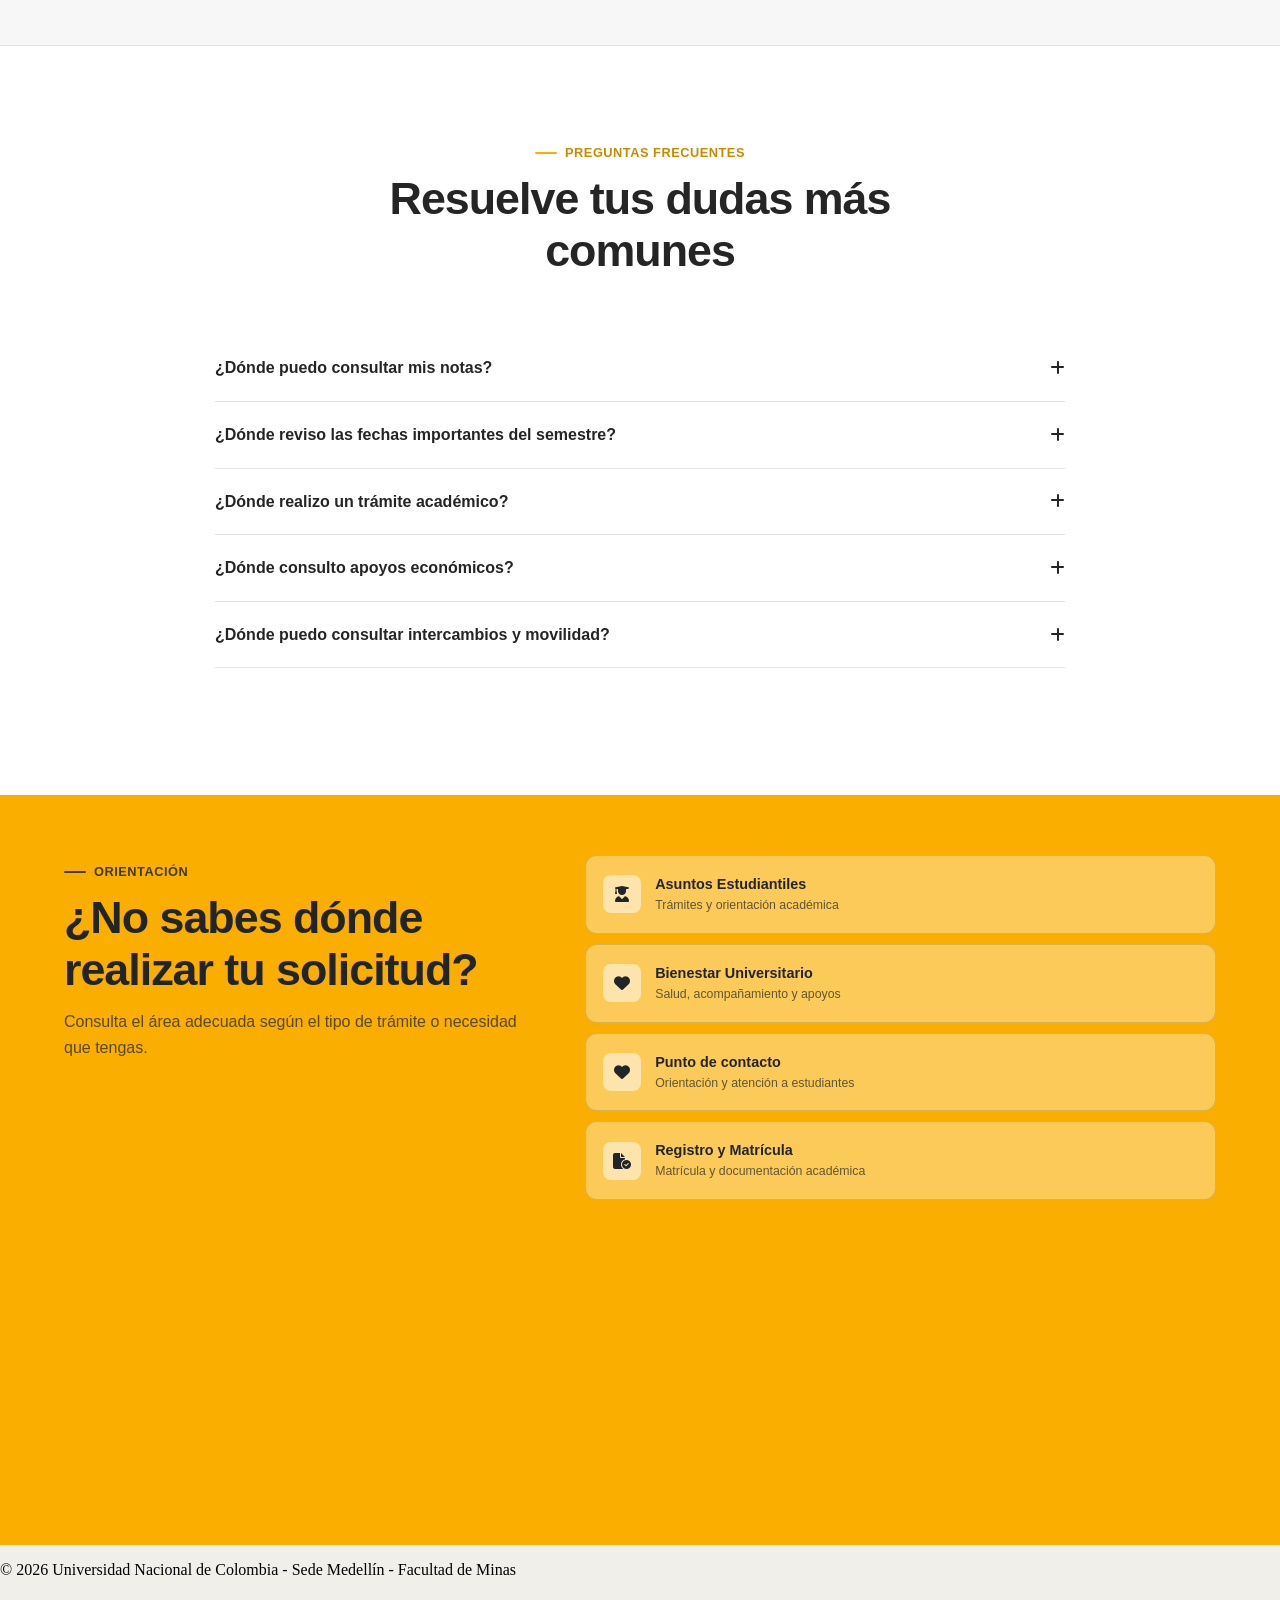
==== commit 432ec30e: "actualizacion final" ====
--- a/index.html
+++ b/index.html
@@ -1,1490 +1,2191 @@
 <!DOCTYPE html>
-<html lang="es">
+<html lang="es-es" dir="ltr">
+
 <head>
-  <meta charset="UTF-8">
-  <meta name="viewport" content="width=device-width, initial-scale=1.0">
-
-  <title>Estudiantes de Pregrado | Facultad de Minas</title>
-
-  <link rel="preconnect" href="https://fonts.googleapis.com">
-  <link rel="preconnect" href="https://fonts.gstatic.com" crossorigin>
-
-  <link
-    href="https://fonts.googleapis.com/css2?family=Inter:wght@400;500;600;700;800&display=swap"
-    rel="stylesheet"
-  >
-
-  <link
-    rel="stylesheet"
-    href="https://cdnjs.cloudflare.com/ajax/libs/font-awesome/6.5.2/css/all.min.css"
-  >
-
-  <link rel="stylesheet" href="styles.css">
+    <meta charset="utf-8">
+    <meta name="viewport"
+        content="width=device-width, initial-scale=1.0, minimum-scale=0.5, maximum-scale=5, user-scalable=yes">
+    <title>Información para Estudiantes y Aspirantes | Facultad de Minas - UNAL</title>
+
+    <!-- Favicon e Iconos -->
+    <link href="https://minas.medellin.unal.edu.co/media/templates/site/unal/images/favicon.ico" rel="icon"
+        type="image/x-icon">
+    <link rel="stylesheet" href="https://cdnjs.cloudflare.com/ajax/libs/font-awesome/6.6.0/css/all.min.css">
+    <link rel="stylesheet" href="https://cdn.jsdelivr.net/npm/@tabler/icons-webfont@latest/tabler-icons.min.css">
+
+    <!-- Estilos Oficiales UNAL (Joomla Template) -->
+    <link href="https://minas.medellin.unal.edu.co/media/templates/site/unal/css/frontend.css?2bc458" rel="stylesheet">
+    <link href="https://minas.medellin.unal.edu.co/media/templates/site/unal/css/accesibilidad.css?2bc458"
+        rel="stylesheet">
+    <link href="https://minas.medellin.unal.edu.co/media/templates/site/unal/css/bootstrap.min.css?2bc458"
+        rel="stylesheet">
+    <link href="https://minas.medellin.unal.edu.co/media/templates/site/unal/css/bootstrap-theme.min.css?2bc458"
+        rel="stylesheet">
+    <link href="https://minas.medellin.unal.edu.co/media/templates/site/unal/css/reset.css?2bc458" rel="stylesheet">
+    <link href="https://minas.medellin.unal.edu.co/media/templates/site/unal/css/unal.css?2bc458" rel="stylesheet">
+    <link href="https://minas.medellin.unal.edu.co/media/templates/site/unal/css/base.css?2bc458" rel="stylesheet">
+    <link href="https://minas.medellin.unal.edu.co/media/templates/site/unal/css/tablet.css?2bc458" rel="stylesheet">
+    <link href="https://minas.medellin.unal.edu.co/media/templates/site/unal/css/phone.css?2bc458" rel="stylesheet">
+    <link href="https://minas.medellin.unal.edu.co/media/templates/site/unal/css/small.css?2bc458" rel="stylesheet">
+    <link href="https://minas.medellin.unal.edu.co/media/templates/site/unal/css/sede.css?2bc458" rel="stylesheet">
+    <link href="https://minas.medellin.unal.edu.co/media/templates/site/unal/css/template.css?2bc458" rel="stylesheet">
+    <link href="https://minas.medellin.unal.edu.co/media/templates/site/unal/css/user.css?2bc458" rel="stylesheet">
+
+    <!-- ============================================================
+         ESTILOS UNIFICADOS — PALETA AMARILLA + SISTEMA DE BANDAS
+    ============================================================ -->
+    <style>
+        /* =========================================
+           VARIABLES GLOBALES
+        ========================================= */
+        :root {
+            --primary: #f9ae00;
+            --primary-dark: #c98a00;
+            --primary-light: #fdf3d6;
+
+            --text: #252525;
+            --text-soft: #686868;
+            --text-on-primary: #212529;
+
+            --white: #ffffff;
+            --border: #e3e3e3;
+            --background-soft: #f6f7f6;
+
+            --shadow: 0 12px 35px rgba(0, 0, 0, 0.08);
+            --modal-shadow: 0 25px 70px rgba(0, 0, 0, 0.25);
+
+            --radius: 18px;
+            /* Ancho máximo del contenido para que no se estire */
+            --container: 1180px;
+            --header-height: 150px;
+
+            /* compatibilidad UNAL */
+            --text-color: #212529;
+            --link-color: var(--primary);
+            --background-color: #f0efea;
+        }
+
+        body {
+            background-color: var(--background-color);
+            margin: 0;
+            /* Evita scroll horizontal por desbordamiento */
+            overflow-x: hidden;
+        }
+
+        /* =========================================
+           MENÚ DESPLEGABLE UNAL
+        ========================================= */
+        .dropdown-menu li:hover,
+        .dropdown-menu li:focus-within,
+        ul.dropdown-menu li:hover,
+        ul.dropdown-menu li:focus-within {
+            background-color: var(--primary, #f9ae00) !important;
+        }
+
+        .dropdown-menu a:hover,
+        .dropdown-menu a:focus,
+        .dropdown-menu a:active,
+        .dropdown-menu li:hover a,
+        .dropdown-item:hover,
+        .dropdown-item:focus,
+        .dropdown-item:active {
+            background-color: var(--primary, #f9ae00) !important;
+            color: var(--text-on-primary) !important;
+            text-decoration: none !important;
+        }
+
+        /* ============================================================
+           WRAPPER DE AISLAMIENTO Y CONTENEDOR
+        ============================================================ */
+        .unal-app {
+            font-family: "Inter", Arial, sans-serif;
+            color: var(--text);
+            background: white;
+            line-height: 1.6;
+            overflow-x: hidden;
+        }
+
+        .unal-app *,
+        .unal-app *::before,
+        .unal-app *::after {
+            box-sizing: border-box;
+        }
+
+        .unal-app a {
+            color: inherit;
+            text-decoration: none;
+        }
+
+        .unal-app button {
+            font: inherit;
+        }
+
+        .unal-app img {
+            max-width: 100%;
+            height: auto;
+        }
+
+        /* ESTA ES LA CORRECCIÓN CLAVE: El contenedor ahora tiene ancho máximo */
+        .app-container {
+            width: min(90%, var(--container));
+            margin: 0 auto;
+            /* Nos aseguramos que sea un bloque flex para heredar la alineación */
+            display: flex;
+            flex-direction: column;
+            flex: 1;
+        }
+
+        /* ============================================================
+           SISTEMA DE PANTALLAS COMPLETAS Y BANDAS
+        ============================================================ */
+        .unal-app .band,
+        .unal-app .hero,
+        .unal-app .contact-band,
+        .unal-app .admission-cta {
+            width: 100%;
+            min-height: calc(100vh - var(--header-height));
+            display: flex;
+            flex-direction: column;
+            /* Centrado vertical por defecto para Hero, CTA y Contacto */
+            justify-content: center;
+            padding: 60px 0;
+        }
+
+        /* Para secciones con mucho contenido, alinear arriba para que fluya natural */
+        .unal-app .band--white,
+        .unal-app .band--cream,
+        .unal-app .band--soft {
+            justify-content: flex-start;
+            padding-top: 90px;
+            padding-bottom: 90px;
+        }
+
+        .unal-app .band--white {
+            background: #ffffff;
+        }
+
+        .unal-app .band--cream {
+            background: #fdfaf2;
+        }
+
+        .unal-app .band--soft {
+            background: #f6f7f6;
+        }
+
+        .unal-app .band+.band {
+            border-top: 1px solid var(--border);
+        }
+
+        /* HERO ESPECÍFICO */
+        .unal-app .hero {
+            border-bottom: 4px solid var(--primary);
+        }
+
+        .unal-app .hero-content {
+            max-width: 820px;
+            /* Limita el texto del hero para que no se estire */
+            display: flex;
+            flex-direction: column;
+        }
+
+        /* HERO CON IMÁGENES DE FONDO */
+        .unal-app .hero {
+            position: relative;
+            overflow: hidden;
+            isolation: isolate;
+            background: #1d1d1d;
+        }
+
+        .unal-app .hero .hero-content {
+            position: relative;
+            z-index: 2;
+        }
+
+        .unal-app .hero-bg {
+            position: absolute;
+            inset: 0;
+            z-index: 0;
+        }
+
+        .unal-app .hero-bg__slide {
+            position: absolute;
+            inset: 0;
+            background-size: cover;
+            background-position: center;
+            background-repeat: no-repeat;
+            opacity: 0;
+            transform: scale(1.08);
+            animation: heroFade 24s infinite;
+            will-change: opacity, transform;
+        }
+
+        /* 4 imágenes x 6s cada una = ciclo de 24s */
+        .unal-app .hero-bg__slide:nth-child(1) { animation-delay: 0s; }
+        .unal-app .hero-bg__slide:nth-child(2) { animation-delay: 6s; }
+        .unal-app .hero-bg__slide:nth-child(3) { animation-delay: 12s; }
+        .unal-app .hero-bg__slide:nth-child(4) { animation-delay: 18s; }
+
+        @keyframes heroFade {
+            0%   { opacity: 0; transform: scale(1.08); }
+            6%   { opacity: 1; }
+            25%  { opacity: 1; }
+            33%  { opacity: 0; transform: scale(1); }
+            100% { opacity: 0; transform: scale(1); }
+        }
+
+        /* Capa oscura para que el texto sea legible */
+        .unal-app .hero::before {
+            content: "";
+            position: absolute;
+            inset: 0;
+            z-index: 1;
+            background:
+                linear-gradient(90deg, rgba(15, 15, 15, 0.88) 0%, rgba(15, 15, 15, 0.65) 45%, rgba(15, 15, 15, 0.25) 100%),
+                linear-gradient(0deg, rgba(15, 15, 15, 0.45) 0%, rgba(15, 15, 15, 0) 40%);
+        }
+
+        .unal-app .hero h1 {
+            color: #ffffff !important;
+            text-shadow: 0 2px 18px rgba(0, 0, 0, 0.35);
+        }
+
+        .unal-app .hero p {
+            color: rgba(255, 255, 255, 0.88) !important;
+        }
+
+        .unal-app .hero .eyebrow {
+            background: rgba(249, 174, 0, 0.92);
+            color: var(--text-on-primary);
+        }
+
+        .unal-app .hero .btn-secondary {
+            background: rgba(255, 255, 255, 0.12);
+            color: #ffffff;
+            border: 1px solid rgba(255, 255, 255, 0.6);
+            backdrop-filter: blur(4px);
+        }
+
+        .unal-app .hero .btn-secondary:hover {
+            background: #ffffff;
+            color: var(--text);
+            border-color: #ffffff;
+        }
+
+        @media (max-width: 768px) {
+            .unal-app .hero::before {
+                background: rgba(15, 15, 15, 0.7);
+            }
+        }
+
+        /* Sin animación: las 4 imágenes quedan fijas en mosaico 2x2 */
+        @media (prefers-reduced-motion: reduce) {
+            .unal-app .hero-bg {
+                display: grid;
+                grid-template-columns: 1fr 1fr;
+                grid-template-rows: 1fr 1fr;
+            }
+
+            .unal-app .hero-bg__slide {
+                position: static;
+                opacity: 1;
+                transform: none;
+                animation: none;
+            }
+        }
+
+        .unal-app .eyebrow {
+            display: inline-block;
+            margin-bottom: 20px;
+            padding: 8px 14px;
+            border-radius: 999px;
+            background: rgba(249, 174, 0, 0.18);
+            color: var(--primary-dark);
+            font-size: 0.8rem;
+            font-weight: 700;
+            align-self: flex-start;
+        }
+
+        .unal-app .hero h1 {
+            font-size: clamp(3rem, 6vw, 5.5rem);
+            line-height: 1.1;
+            margin-bottom: 24px;
+            letter-spacing: -2px;
+            color: var(--text);
+        }
+
+        .unal-app .hero p {
+            max-width: 670px;
+            color: var(--text-soft);
+            font-size: 1.08rem;
+            margin-bottom: 34px;
+        }
+
+        .unal-app .hero-buttons {
+            display: flex;
+            gap: 15px;
+        }
+
+        /* BOTONES */
+        .unal-app .btn {
+            min-height: 48px;
+            display: inline-flex;
+            align-items: center;
+            justify-content: center;
+            gap: 9px;
+            padding: 0 22px;
+            border-radius: 9px;
+            border: none;
+            cursor: pointer;
+            font-weight: 700;
+            transition: 0.2s;
+            text-decoration: none;
+        }
+
+        .unal-app .hero-buttons .btn {
+            min-height: 56px;
+            padding: 0 32px;
+            font-size: 1.05rem;
+        }
+
+        .unal-app .btn-primary {
+            background: var(--primary);
+            color: var(--text-on-primary);
+        }
+
+        .unal-app .btn-primary:hover {
+            background: var(--primary-dark);
+            transform: translateY(-2px);
+            color: var(--white);
+        }
+
+        .unal-app .btn-secondary {
+            background: white;
+            color: var(--text);
+            border: 1px solid var(--border);
+        }
+
+        .unal-app .btn-secondary:hover {
+            border-color: var(--primary);
+            color: var(--primary-dark);
+        }
+
+        /* ENCABEZADOS DE SECCIÓN */
+        .unal-app .section-heading {
+            max-width: 700px;
+            margin-bottom: 45px;
+        }
+
+        .unal-app .section-heading.centered {
+            margin-left: auto;
+            margin-right: auto;
+            text-align: center;
+        }
+
+        .unal-app .section-tag {
+            display: inline-flex;
+            align-items: center;
+            justify-content: center;
+            gap: 8px;
+            color: var(--primary-dark);
+            font-size: 0.8rem;
+            font-weight: 700;
+            letter-spacing: 0.04em;
+            text-transform: uppercase;
+            margin-bottom: 10px;
+        }
+
+        .unal-app .section-tag::before {
+            content: "";
+            display: inline-block;
+            width: 22px;
+            height: 2px;
+            background: var(--primary);
+            border-radius: 2px;
+        }
+
+        .unal-app .section-heading h2,
+        .unal-app .contact-box h2 {
+            font-size: clamp(2rem, 3.5vw, 3rem);
+            line-height: 1.15;
+            letter-spacing: -1px;
+            color: var(--text);
+            margin: 0 0 14px;
+        }
+
+        .unal-app .section-heading p {
+            color: var(--text-soft);
+            margin: 0;
+        }
+
+        /* ============================================================
+           SECCIÓN ADMISIÓN (TARJETAS)
+        ============================================================ */
+        .unal-app .admission-block {
+            padding: 40px 0;
+        }
+
+        .unal-app .admission-block+.admission-block {
+            border-top: 1px dashed var(--border);
+        }
+
+        .unal-app .admission-block-heading {
+            margin-bottom: 25px;
+        }
+
+        .unal-app .admission-block-heading>span {
+            display: block;
+            font-size: 0.78rem;
+            font-weight: 700;
+            text-transform: uppercase;
+            letter-spacing: 0.08em;
+            color: var(--primary-dark);
+            margin-bottom: 6px;
+        }
+
+        .unal-app .admission-block-heading h3 {
+            margin: 0 0 8px;
+            font-size: 1.55rem;
+            font-weight: 700;
+            color: var(--text);
+        }
+
+        .unal-app .admission-block-heading p {
+            margin: 0;
+            color: var(--text-soft);
+        }
+
+        .unal-app .admission-grid {
+            display: grid;
+            grid-template-columns: repeat(3, 1fr);
+            gap: 20px;
+        }
+
+        .unal-app .admission-card {
+            position: relative;
+            display: flex;
+            flex-direction: column;
+            padding: 25px;
+            background: #ffffff;
+            border: 1px solid var(--border);
+            border-radius: 12px;
+            color: inherit;
+            text-decoration: none;
+            transition: transform 0.25s ease, border-color 0.25s ease, box-shadow 0.25s ease;
+        }
+
+        .unal-app .admission-card:hover {
+            transform: translateY(-4px);
+            border-color: var(--primary);
+            box-shadow: 0 10px 28px rgba(0, 0, 0, 0.08);
+        }
+
+        .unal-app .admission-icon {
+            width: 50px;
+            height: 50px;
+            display: flex;
+            align-items: center;
+            justify-content: center;
+            border-radius: 10px;
+            background: rgba(249, 174, 0, 0.15);
+            color: var(--primary-dark);
+            font-size: 1.25rem;
+            margin-bottom: 18px;
+        }
+
+        .unal-app .admission-card h4 {
+            margin: 0 0 9px;
+            font-size: 1.05rem;
+            font-weight: 700;
+            color: var(--text);
+        }
+
+        .unal-app .admission-card p {
+            flex: 1;
+            margin: 0 0 18px;
+            font-size: 0.9rem;
+            line-height: 1.6;
+            color: var(--text-soft);
+        }
+
+        .unal-app .admission-link {
+            display: flex;
+            align-items: center;
+            gap: 8px;
+            font-size: 0.86rem;
+            font-weight: 600;
+            color: var(--primary-dark);
+        }
+
+        .unal-app .admission-card:hover .admission-link {
+            color: var(--text);
+        }
+
+        .unal-app .admission-featured-grid {
+            width: 100%;
+        }
+
+        .unal-app .admission-card-featured {
+            flex-direction: row;
+            align-items: center;
+            gap: 22px;
+            background: #fffdf6;
+            border-left: 4px solid var(--primary);
+        }
+
+        .unal-app .admission-card-featured .admission-icon {
+            flex-shrink: 0;
+            width: 62px;
+            height: 62px;
+            margin: 0;
+            font-size: 1.5rem;
+        }
+
+        .unal-app .admission-card-featured h4 {
+            font-size: 1.2rem;
+        }
+
+        /* ADMISIÓN ESPECIAL */
+        .unal-app .special-admission-grid {
+            display: grid;
+            grid-template-columns: repeat(3, 1fr);
+            gap: 20px;
+        }
+
+        .unal-app .special-admission-card {
+            padding: 25px;
+            background: #fdfbf5;
+            border-radius: 12px;
+            border: 1px solid var(--border);
+        }
+
+        .unal-app .special-admission-header {
+            display: flex;
+            align-items: flex-start;
+            gap: 15px;
+            margin-bottom: 18px;
+        }
+
+        .unal-app .special-admission-header .admission-icon {
+            flex-shrink: 0;
+            margin: 0;
+        }
+
+        .unal-app .special-code {
+            display: block;
+            margin-bottom: 4px;
+            font-size: 0.75rem;
+            font-weight: 800;
+            color: var(--primary-dark);
+            letter-spacing: 0.08em;
+        }
+
+        .unal-app .special-admission-card h4 {
+            margin: 0;
+            font-size: 1rem;
+            line-height: 1.4;
+            color: var(--text);
+        }
+
+        .unal-app .special-admission-card p {
+            color: var(--text-soft);
+            font-size: 0.9rem;
+            line-height: 1.6;
+        }
+
+        .unal-app .special-links {
+            display: flex;
+            flex-direction: column;
+        }
+
+        .unal-app .special-links a {
+            display: flex;
+            align-items: center;
+            justify-content: space-between;
+            gap: 10px;
+            padding: 11px 0;
+            border-top: 1px solid #ddd;
+            color: #555;
+            font-size: 0.86rem;
+            text-decoration: none;
+        }
+
+        .unal-app .special-links a:hover {
+            color: var(--primary-dark);
+        }
+
+        .unal-app .special-main-link {
+            display: inline-flex;
+            gap: 8px;
+            margin-top: 10px;
+            color: var(--primary-dark);
+            font-size: 0.88rem;
+            font-weight: 600;
+            text-decoration: none;
+        }
+
+        .unal-app .special-main-link:hover {
+            color: var(--text);
+        }
+
+        /* PRUEBAS */
+        .unal-app .tests-grid {
+            display: grid;
+            grid-template-columns: repeat(3, 1fr);
+            gap: 18px;
+        }
+
+        .unal-app .test-card {
+            display: grid;
+            grid-template-columns: auto 1fr auto;
+            align-items: center;
+            gap: 16px;
+            padding: 20px;
+            border: 1px solid var(--border);
+            border-radius: 10px;
+            background: #fff;
+            color: inherit;
+            text-decoration: none;
+            transition: 0.25s ease;
+        }
+
+        .unal-app .test-card>i:first-child {
+            width: 44px;
+            height: 44px;
+            display: flex;
+            align-items: center;
+            justify-content: center;
+            border-radius: 9px;
+            background: rgba(249, 174, 0, 0.15);
+            color: var(--primary-dark);
+        }
+
+        .unal-app .test-card>i:last-child {
+            color: #999;
+        }
+
+        .unal-app .test-card h4 {
+            margin: 0 0 5px;
+            color: var(--text);
+            font-size: 0.98rem;
+        }
+
+        .unal-app .test-card p {
+            margin: 0;
+            color: var(--text-soft);
+            font-size: 0.82rem;
+        }
+
+        .unal-app .test-card:hover {
+            transform: translateY(-3px);
+            border-color: var(--primary);
+            box-shadow: 0 8px 20px rgba(0, 0, 0, 0.07);
+        }
+
+        /* CTA PORTAL */
+        .unal-app .admission-cta {
+            background: linear-gradient(135deg, #212529 0%, #2e3136 100%);
+            color: #fff;
+        }
+
+        .unal-app .admission-cta .app-container {
+            display: flex;
+            flex-direction: row;
+            justify-content: space-between;
+            align-items: center;
+            gap: 30px;
+            flex-wrap: wrap;
+        }
+
+        .unal-app .admission-cta h3 {
+            margin: 0 0 6px;
+            color: #fff;
+            font-size: 1.5rem;
+        }
+
+        .unal-app .admission-cta p {
+            margin: 0;
+            color: #ccc;
+            font-size: 0.95rem;
+        }
+
+        /* ============================================================
+           SERVICIOS (HUB)
+        ============================================================ */
+        .unal-app .hub-grid {
+            display: grid;
+            grid-template-columns: repeat(3, 1fr);
+            gap: 22px;
+        }
+
+        .unal-app .hub-card {
+            width: 100%;
+            min-height: 230px;
+            padding: 30px;
+            background: white;
+            border: 1px solid var(--border);
+            border-radius: var(--radius);
+            cursor: pointer;
+            text-align: left;
+            transition: 0.25s;
+            color: var(--text);
+        }
+
+        .unal-app .hub-card:hover {
+            transform: translateY(-5px);
+            border-color: transparent;
+            box-shadow: var(--shadow);
+        }
+
+        .unal-app .hub-icon {
+            width: 52px;
+            height: 52px;
+            display: grid;
+            place-items: center;
+            margin-bottom: 20px;
+            border-radius: 12px;
+            background: var(--primary-light);
+            color: var(--primary-dark);
+            font-size: 1.2rem;
+        }
+
+        .unal-app .hub-card h3 {
+            margin-bottom: 10px;
+            font-size: 1.05rem;
+            color: var(--text);
+        }
+
+        .unal-app .hub-card p {
+            min-height: 66px;
+            color: var(--text-soft);
+            font-size: 0.89rem;
+        }
+
+        .unal-app .hub-card span {
+            display: inline-flex;
+            align-items: center;
+            gap: 8px;
+            margin-top: 18px;
+            color: var(--primary-dark);
+            font-size: 0.84rem;
+            font-weight: 700;
+        }
+
+        /* ============================================================
+           FAQ
+        ============================================================ */
+        .unal-app .faq-container {
+            max-width: 850px;
+            margin: 0 auto;
+            width: 100%;
+        }
+
+        .unal-app details {
+            padding: 20px 0;
+            border-bottom: 1px solid var(--border);
+        }
+
+        .unal-app summary {
+            display: flex;
+            align-items: center;
+            justify-content: space-between;
+            cursor: pointer;
+            list-style: none;
+            font-weight: 700;
+            color: var(--text);
+        }
+
+        .unal-app summary::-webkit-details-marker {
+            display: none;
+        }
+
+        .unal-app details p {
+            max-width: 760px;
+            padding-top: 15px;
+            color: var(--text-soft);
+            font-size: 0.9rem;
+        }
+
+        /* ============================================================
+           CONTACTO FULL WIDTH
+        ============================================================ */
+        .unal-app .contact-band {
+            background: var(--primary);
+        }
+
+        .unal-app .contact-box {
+            display: grid;
+            grid-template-columns: 0.85fr 1.15fr;
+            gap: 55px;
+            color: var(--text-on-primary);
+        }
+
+        .unal-app .section-tag.light {
+            color: var(--text-on-primary);
+            opacity: 0.85;
+        }
+
+        .unal-app .section-tag.light::before {
+            background: var(--text-on-primary);
+        }
+
+        .unal-app .contact-box h2 {
+            color: var(--text-on-primary);
+        }
+
+        .unal-app .contact-box p {
+            margin-top: 14px;
+            color: rgba(33, 37, 41, 0.75);
+        }
+
+        .unal-app .contact-options {
+            display: grid;
+            gap: 10px;
+        }
+
+        .unal-app .contact-options a {
+            display: flex;
+            align-items: center;
+            gap: 14px;
+            padding: 17px;
+            border: 1px solid rgba(33, 37, 41, 0.15);
+            border-radius: 12px;
+            background: rgba(255, 255, 255, 0.35) !important;
+            color: var(--text-on-primary) !important;
+            transition: 0.2s;
+        }
+
+        .unal-app .contact-options a:hover {
+            background: rgba(255, 255, 255, 0.6) !important;
+        }
+
+        .unal-app .contact-options i {
+            width: 38px;
+            height: 38px;
+            display: grid;
+            place-items: center;
+            border-radius: 8px;
+            background: rgba(255, 255, 255, 0.5);
+            color: var(--text-on-primary);
+        }
+
+        .unal-app .contact-options strong,
+        .unal-app .contact-options span {
+            display: block;
+        }
+
+        .unal-app .contact-options strong {
+            font-size: 0.9rem;
+        }
+
+        .unal-app .contact-options span {
+            color: rgba(33, 37, 41, 0.7);
+            font-size: 0.77rem;
+        }
+
+        /* ============================================================
+           MODALES
+        ============================================================ */
+        .unal-app .modal {
+            position: fixed;
+            inset: 0;
+            z-index: 9999;
+            display: none;
+            align-items: center;
+            justify-content: center;
+            padding: 25px;
+        }
+
+        .unal-app .modal.active {
+            display: flex;
+        }
+
+        .unal-app .modal-overlay {
+            position: absolute;
+            inset: 0;
+            background: rgba(0, 0, 0, 0.58);
+            backdrop-filter: blur(4px);
+        }
+
+        .unal-app .modal-content {
+            position: relative;
+            z-index: 2;
+            width: min(100%, 720px);
+            max-height: 88vh;
+            overflow-y: auto;
+            padding: 35px;
+            border-radius: 22px;
+            background: white;
+            box-shadow: var(--modal-shadow);
+            animation: modalAppear 0.25s ease;
+        }
+
+        @keyframes modalAppear {
+            from {
+                opacity: 0;
+                transform: translateY(20px) scale(0.98);
+            }
+
+            to {
+                opacity: 1;
+                transform: translateY(0) scale(1);
+            }
+        }
+
+        .unal-app .modal-close {
+            position: absolute;
+            top: 20px;
+            right: 20px;
+            width: 38px;
+            height: 38px;
+            display: grid;
+            place-items: center;
+            border: none;
+            border-radius: 50%;
+            background: #f1f1f1;
+            color: #444;
+            cursor: pointer;
+        }
+
+        .unal-app .modal-close:hover {
+            background: #e5e5e5;
+        }
+
+        .unal-app .modal-header {
+            display: flex;
+            align-items: center;
+            gap: 16px;
+            padding-right: 45px;
+            margin-bottom: 20px;
+        }
+
+        .unal-app .modal-icon {
+            flex: 0 0 auto;
+            width: 56px;
+            height: 56px;
+            display: grid;
+            place-items: center;
+            border-radius: 14px;
+            background: var(--primary-light);
+            color: var(--primary-dark);
+            font-size: 1.3rem;
+        }
+
+        .unal-app .modal-label {
+            color: var(--primary-dark);
+            font-size: 0.75rem;
+            font-weight: 700;
+            text-transform: uppercase;
+            letter-spacing: 0.5px;
+        }
+
+        .unal-app .modal-header h2 {
+            margin-top: 2px;
+            font-size: 1.55rem;
+            line-height: 1.2;
+            color: var(--text);
+        }
+
+        .unal-app .modal-intro {
+            margin-bottom: 25px;
+            color: var(--text-soft);
+            font-size: 0.92rem;
+        }
+
+        .unal-app .modal-links {
+            display: grid;
+            gap: 12px;
+        }
+
+        .unal-app .modal-link {
+            display: grid;
+            grid-template-columns: 1fr 20px;
+            align-items: center;
+            gap: 15px;
+            padding: 17px;
+            border: 1px solid var(--border);
+            border-radius: 12px;
+            transition: 0.2s;
+            color: var(--text);
+        }
+
+        .unal-app .modal-link:hover {
+            border-color: var(--primary);
+            background: #fffcf2;
+        }
+
+        .unal-app .modal-link strong,
+        .unal-app .modal-link span {
+            display: block;
+        }
+
+        .unal-app .modal-link strong {
+            margin-bottom: 4px;
+            font-size: 0.92rem;
+        }
+
+        .unal-app .modal-link span {
+            color: var(--text-soft);
+            font-size: 0.79rem;
+        }
+
+        .unal-app .modal-link>i {
+            color: var(--primary-dark);
+            font-size: 0.84rem;
+        }
+
+        .unal-app .modal-tip {
+            display: flex;
+            gap: 14px;
+            margin-top: 25px;
+            padding: 18px;
+            border-radius: 12px;
+            background: var(--primary-light);
+        }
+
+        .unal-app .modal-tip>i {
+            margin-top: 3px;
+            color: var(--primary-dark);
+        }
+
+        .unal-app .modal-tip strong {
+            font-size: 0.89rem;
+            color: var(--text-on-primary);
+        }
+
+        .unal-app .modal-tip p {
+            margin-top: 4px;
+            color: #6b5a2a;
+            font-size: 0.8rem;
+        }
+
+        /* FECHAS */
+        .unal-app .modal-large {
+            width: min(100%, 860px);
+        }
+
+        .unal-app .date-group {
+            margin-top: 28px;
+            padding-top: 25px;
+            border-top: 1px solid var(--border);
+        }
+
+        .unal-app .date-group:first-of-type {
+            margin-top: 10px;
+        }
+
+        .unal-app .date-group-header {
+            display: flex;
+            align-items: flex-start;
+            gap: 14px;
+            margin-bottom: 18px;
+        }
+
+        .unal-app .date-group-icon {
+            flex: 0 0 auto;
+            width: 44px;
+            height: 44px;
+            display: grid;
+            place-items: center;
+            border-radius: 11px;
+            background: var(--primary-light);
+            color: var(--primary-dark);
+        }
+
+        .unal-app .date-group-header span {
+            display: block;
+            margin-bottom: 2px;
+            color: var(--primary-dark);
+            font-size: 0.73rem;
+            font-weight: 700;
+            text-transform: uppercase;
+        }
+
+        .unal-app .date-group-header h3 {
+            max-width: 660px;
+            font-size: 1.05rem;
+            line-height: 1.35;
+            color: var(--text);
+        }
+
+        .unal-app .date-list {
+            display: grid;
+            gap: 10px;
+        }
+
+        .unal-app .date-item {
+            display: grid;
+            grid-template-columns: 38px 1fr 18px;
+            align-items: center;
+            gap: 12px;
+            padding: 15px;
+            border: 1px solid var(--border);
+            border-radius: 11px;
+            transition: 0.2s;
+            color: var(--text);
+        }
+
+        .unal-app .date-item:hover {
+            border-color: var(--primary);
+            background: #fffcf2;
+        }
+
+        .unal-app .date-marker {
+            width: 36px;
+            height: 36px;
+            display: grid;
+            place-items: center;
+            border-radius: 9px;
+            background: var(--background-soft);
+            color: var(--primary-dark);
+        }
+
+        .unal-app .date-item strong,
+        .unal-app .date-item span {
+            display: block;
+        }
+
+        .unal-app .date-item strong {
+            margin-bottom: 3px;
+            font-size: 0.88rem;
+        }
+
+        .unal-app .date-item span {
+            color: var(--text-soft);
+            font-size: 0.77rem;
+        }
+
+        .unal-app .date-item>i {
+            color: var(--primary-dark);
+            font-size: 0.78rem;
+        }
+
+        /* ============================================================
+           RESPONSIVE
+        ============================================================ */
+        @media (max-height: 700px) {
+
+            .unal-app .band,
+            .unal-app .hero,
+            .unal-app .contact-band,
+            .unal-app .admission-cta {
+                min-height: auto;
+                padding: 80px 0;
+            }
+        }
+
+        @media (max-width: 1050px) {
+            .unal-app .admission-grid {
+                grid-template-columns: repeat(2, 1fr);
+            }
+
+            .unal-app .special-admission-grid {
+                grid-template-columns: 1fr;
+            }
+
+            .unal-app .tests-grid {
+                grid-template-columns: 1fr;
+            }
+        }
+
+        @media (max-width: 950px) {
+            .unal-app .hub-grid {
+                grid-template-columns: repeat(2, 1fr);
+            }
+
+            .unal-app .contact-box {
+                grid-template-columns: 1fr;
+            }
+        }
+
+        @media (max-width: 768px) {
+
+            .unal-app .band,
+            .unal-app .hero,
+            .unal-app .contact-band,
+            .unal-app .admission-cta {
+                min-height: auto;
+                padding: 70px 0;
+            }
+
+            .unal-app .hero h1 {
+                font-size: clamp(2.5rem, 8vw, 3.5rem);
+            }
+
+            .unal-app .hero-buttons {
+                flex-direction: column;
+            }
+
+            .unal-app .hub-grid {
+                grid-template-columns: 1fr;
+            }
+
+            .unal-app .admission-grid {
+                grid-template-columns: 1fr;
+            }
+
+            .unal-app .admission-card-featured {
+                flex-direction: column;
+                align-items: flex-start;
+            }
+
+            .unal-app .admission-cta .app-container {
+                flex-direction: column;
+                align-items: flex-start;
+            }
+
+            .unal-app .admission-cta .btn {
+                width: 100%;
+                text-align: center;
+            }
+
+            .unal-app .modal {
+                padding: 12px;
+            }
+
+            .unal-app .modal-content {
+                padding: 28px 20px;
+            }
+
+            .unal-app .modal-header {
+                align-items: flex-start;
+            }
+
+            .unal-app .modal-header h2 {
+                font-size: 1.3rem;
+            }
+
+            .unal-app .date-item {
+                grid-template-columns: 34px 1fr;
+            }
+
+            .unal-app .date-item>i {
+                display: none;
+            }
+        }
+    </style>
 </head>
 
-<body>
-
-
-  <!-- =========================================
-       CONTENIDO PRINCIPAL
-  ========================================== -->
-
-  <main>
-
-    <!-- HERO -->
-
-    <section class="hero" id="inicio">
-
-      <div class="container hero-content">
-
-        <span class="eyebrow">
-          Facultad de Minas · Sede Medellín
-        </span>
-
-        <h1>
-          Información para estudiantes de pregrado
-        </h1>
-
-        <p>
-          Encuentra en un solo lugar los principales servicios,
-          trámites, plataformas y oportunidades que necesitas
-          durante tu vida universitaria.
-        </p>
-
-        <div class="hero-buttons">
-
-          <a href="#servicios" class="btn btn-primary">
-
-            <i class="fa-solid fa-compass"></i>
-
-            Explorar servicios
-
-          </a>
-
-
-          <button
-            class="btn btn-secondary"
-            onclick="openModal('modal-nuevo')"
-          >
-            Soy estudiante nuevo
-          </button>
-
+<body class="home">
+    <!-- Skip Links -->
+    <a href="#main-content" class="skip-link">Saltar al contenido principal</a>
+    <a href="#main-menu" class="skip-link">Saltar al menú principal</a>
+    <a href="#footer" class="skip-link">Saltar al pie de página</a>
+
+    <!-- 1. Servicios Institucionales -->
+    <nav id="services" aria-label="Servicios institucionales">
+        <div class="indicator d-none d-md-block" aria-hidden="true"></div>
+        <ul class="dropdown-menu"  role="list">
+            <li role="listitem"><a href="https://smartkey.xertica.com/cloudkey/a/unal.edu.co/user/login" target="_blank"
+                    rel="noopener noreferrer"><img
+                        src="https://minas.medellin.unal.edu.co/media/templates/site/unal/images/icnServEmail.png"
+                        width="32" height="32" alt="">Correo Electrónico</a></li>
+            <li role="listitem"><a href="https://dninfoa.unal.edu.co" target="_blank" rel="noopener noreferrer"><img
+                        src="https://minas.medellin.unal.edu.co/media/templates/site/unal/images/icnServSia.png"
+                        width="32" height="32" alt="">DNINFOA - SIA</a></li>
+            <li role="listitem"><a href="https://bibliotecas.unal.edu.co" target="_blank" rel="noopener noreferrer"><img
+                        src="https://minas.medellin.unal.edu.co/media/templates/site/unal/images/icnServLibrary.png"
+                        width="32" height="32" alt="">Bibliotecas</a></li>
+            <li role="listitem"><a href="https://personal.unal.edu.co" target="_blank" rel="noopener noreferrer"><img
+                        src="https://minas.medellin.unal.edu.co/media/templates/site/unal/images/icnServCall.png"
+                        width="32" height="32" alt="">Convocatorias</a></li>
+            <li role="listitem"><a href="https://identidad.unal.edu.co" target="_blank" rel="noopener noreferrer"><img
+                        src="https://minas.medellin.unal.edu.co/media/templates/site/unal/images/icnServIdentidad.png"
+                        width="32" height="32" alt="">Identidad UNAL</a></li>
+        </ul>
+    </nav>
+
+    <!-- 2. Header Principal UNAL -->
+    <header id="unalTop" role="banner">
+        <div class="logo">
+            <a href="https://unal.edu.co" aria-label="Ir a la página principal de la Universidad Nacional de Colombia">
+                <svg width="93%" height="93%" role="img" aria-labelledby="escudo-unal-title">
+                    <title id="escudo-unal-title">Escudo de la Universidad Nacional de Colombia</title>
+                    <image href="https://minas.medellin.unal.edu.co/media/templates/site/unal/images/escudoUnal.svg"
+                        width="100%" height="100%" class="hidden-print" />
+                </svg>
+                <img src="https://minas.medellin.unal.edu.co/media/templates/site/unal/images/escudoUnal_black.png"
+                    class="d-none d-print-block" alt="Escudo UNAL" />
+            </a>
         </div>
-
-      </div>
-
-    </section>
-
-
-    <!-- =========================================
-         SERVICIOS PRINCIPALES
-    ========================================== -->
-
-    <section class="section student-hub" id="servicios">
-
-      <div class="container">
-
-        <div class="section-heading centered">
-
-          <span class="section-tag">
-            Servicios para estudiantes
-          </span>
-
-          <h2>
-            Encuentra lo que necesitas
-          </h2>
-
-          <p>
-            Selecciona una categoría para consultar información,
-            recursos y enlaces relacionados.
-          </p>
-
+        <div class="seal">
+            <img class="d-print-none" alt="Escudo de la República de Colombia"
+                src="https://minas.medellin.unal.edu.co/media/templates/site/unal/images/sealColombia.png" width="66"
+                height="66" />
+            <img class="d-none d-print-block" alt="Escudo de la República de Colombia"
+                src="https://minas.medellin.unal.edu.co/media/templates/site/unal/images/sealColombia_black.png"
+                width="66" height="66" />
         </div>
-
-
-        <div class="hub-grid">
-
-
-          <!-- VIDA ACADÉMICA -->
-
-          <button
-            class="hub-card"
-            onclick="openModal('modal-academico')"
-          >
-
-            <div class="hub-icon">
-              <i class="fa-solid fa-graduation-cap"></i>
+        <div id="bs-navbar" class="navigation d-none d-md-block">
+            <div class="site-url" id="subdominio">
+                <a href='https://minas.medellin.unal.edu.co/'
+                    aria-label="Ir a la página de inicio">minas.medellin.unal.edu.co</a>
             </div>
-
-            <h3>
-              Vida académica
-            </h3>
-
-            <p>
-              SIA, calendario, asignaturas, notas y normativa.
-            </p>
-
-            <span>
-              Ver información
-              <i class="fa-solid fa-arrow-right"></i>
-            </span>
-
-          </button>
-
-
-          <!-- BIENESTAR -->
-
-          <button
-            class="hub-card"
-            onclick="openModal('modal-bienestar')"
-          >
-
-            <div class="hub-icon">
-              <i class="fa-solid fa-heart-pulse"></i>
+            <nav class="navbar-dark mainMenu" id="main-menu" aria-label="Menú principal">
+                <div id="main_menu_container">
+                    <div class="btn-group">
+                        <button class="btn btn-default dropdown-toggle" data-toggle="dropdown" aria-haspopup="true"
+                            aria-expanded="false" type="button">
+                            La Facultad <span class="caret" aria-hidden="true"></span>
+                        </button>
+                        <ul class="dropdown-menu" role="menu">
+                            <li><a class='dropdown-item' href='#'>Conoce la Facultad</a></li>
+                            <li><a class='dropdown-item' href='#'>Equipo Directivo</a></li>
+                            <li><a class='dropdown-item' href='#'>Áreas Curriculares</a></li>
+                        </ul>
+                    </div>
+                    <div class="btn-group menu_sedes">
+                        <button class="btn btn-default dropdown-toggle" data-toggle="dropdown" type="button"
+                            aria-haspopup="true" aria-expanded="false"
+                            aria-label="Sedes de la Universidad Nacional">Sedes<span class="caret"
+                                aria-hidden="true"></span></button>
+                        <ul class="dropdown-menu" id="sedes" role="menu">
+                            <li role="none"><a class="dropdown-item" href="https://bogota.unal.edu.co" target="_blank"
+                                    rel="noopener">Bogotá</a></li>
+                            <li role="none"><a class="dropdown-item" href="https://medellin.unal.edu.co" target="_blank"
+                                    rel="noopener">Medellín</a></li>
+                            <li role="none"><a class="dropdown-item" href="https://www.manizales.unal.edu.co"
+                                    target="_blank" rel="noopener">Manizales</a></li>
+                        </ul>
+                    </div>
+                </div>
+            </nav>
+        </div>
+    </header>
+
+    <!-- 3. Panel de Accesibilidad -->
+    <aside class="tx-unal-accesibilidad" aria-label="Panel de herramientas de accesibilidad">
+        <div id="panel-accesibilidad" class="panel-content container-fluid" role="region"
+            aria-label="Configuración de accesibilidad">
+            <div class="accesibilidad-container">
+                <div class="accesibilidad-grupo" role="group">
+                    <h4>Tamaño letra</h4>
+                    <div class="accesibilidad-botones">
+                        <button class="boton-panel" id="letra-disminuir" onclick="cambiarTamanioLetra('-')"
+                            type="button">A<sup aria-hidden="true">-</sup></button>
+                        <button class="boton-panel" id="letra-aumentar" onclick="cambiarTamanioLetra('+')"
+                            type="button">A<sup aria-hidden="true">+</sup></button>
+                        <input readonly class="letras-porcentaje" id="letter-percent" type="text" value="100%"
+                            tabindex="-1">
+                    </div>
+                </div>
+                <div class="accesibilidad-grupo" role="group">
+                    <h4>Contrastes</h4>
+                    <div class="accesibilidad-botones">
+                        <button class="boton-panel" onclick="cambiarContrastes(1)" type="button">1</button>
+                        <button class="boton-panel" onclick="cambiarContrastes(2)" type="button">2</button>
+                        <button class="boton-panel" onclick="cambiarContrastes(3)" type="button">3</button>
+                    </div>
+                </div>
             </div>
-
-            <h3>
-              Bienestar y apoyos
-            </h3>
-
-            <p>
-              SIBU, salud, acompañamiento, cultura y deporte.
-            </p>
-
-            <span>
-              Ver información
-              <i class="fa-solid fa-arrow-right"></i>
-            </span>
-
-          </button>
-
-
-          <!-- TRÁMITES -->
-
-          <button
-            class="hub-card"
-            onclick="openModal('modal-tramites')"
-          >
-
-            <div class="hub-icon">
-              <i class="fa-solid fa-file-lines"></i>
+        </div>
+        <button id="pestania-accesibilidad" aria-expanded="false" aria-controls="panel-accesibilidad">Panel de
+            Accesibilidad</button>
+    </aside>
+
+    <!-- 4. CONTENIDO PRINCIPAL -->
+    <main id="main-content" role="main" tabindex="-1">
+        <div class="unal-app">
+
+            <!-- ==========================================
+                 1. HERO — FULL SCREEN
+            =========================================== -->
+            <section class="hero" id="inicio">
+                <!-- Fondo del hero: las 4 imágenes rotan con un fundido -->
+                <div class="hero-bg" aria-hidden="true">
+                    <div class="hero-bg__slide" style="background-image: url('img/inducciones_Pregrado_2026_13.jpg.jpeg');"></div>
+                    <div class="hero-bg__slide" style="background-image: url('img/inducciones_Pregrado_2026_14.jpg.jpeg');"></div>
+                    <div class="hero-bg__slide" style="background-image: url('img/inducciones_Pregrado_2026_30.jpg.jpeg');"></div>
+                    <div class="hero-bg__slide" style="background-image: url('img/Induccion_Posgrados_202602_02.jpg.jpeg');"></div>
+                </div>
+                <div class="app-container hero-content">
+                    <span class="eyebrow">Facultad de Minas · Sede Medellín</span>
+                    <h1>Información para estudiantes de pregrado</h1>
+                    <p>Encuentra en un solo lugar los principales servicios, trámites, plataformas y oportunidades que
+                        necesitas durante tu vida universitaria.</p>
+                    <div class="hero-buttons">
+                        <a href="#servicios" class="btn btn-primary" onclick="irAServicios(event)">
+                            <i class="fa-solid fa-compass"></i> Explorar servicios
+                        </a>
+                        <button class="btn btn-secondary" onclick="openModal('modal-nuevo')">Soy estudiante
+                            nuevo</button>
+                    </div>
+                </div>
+            </section>
+
+            <!-- ==========================================
+                 2. ADMISIÓN — ETAPAS
+            =========================================== -->
+            <section class="band band--white" id="admision">
+                <div class="app-container">
+                    <div class="section-heading centered">
+                        <span class="section-tag">Admisión</span>
+                        <h2>Información para aspirantes</h2>
+                        <p>Conoce el proceso de admisión, las modalidades especiales de ingreso y las pruebas de la
+                            Universidad Nacional de Colombia.</p>
+                    </div>
+                    <div class="admission-block">
+                        <div class="admission-block-heading">
+                            <span>Proceso de ingreso</span>
+                            <h3>Etapas del Proceso de Admisión</h3>
+                        </div>
+                        <div class="admission-featured-grid">
+                            <a href="https://uninscripciones.unal.edu.co/sitio/" target="_blank"
+                                rel="noopener noreferrer" class="admission-card admission-card-featured">
+                                <div class="admission-icon"><i class="fa-solid fa-square-poll-vertical"></i></div>
+                                <div>
+                                    <h4>Consultar resultados</h4>
+                                    <p>Consulta los resultados correspondientes al proceso de admisión de pregrado.</p>
+                                    <span class="admission-link">Consultar información <i
+                                            class="fa-solid fa-arrow-right"></i></span>
+                                </div>
+                            </a>
+                        </div>
+                    </div>
+                </div>
+            </section>
+
+            <!-- ==========================================
+                 3. ASPIRANTES — TARJETAS
+            =========================================== -->
+            <section class="band band--cream" id="aspirantes">
+                <div class="app-container">
+                    <div class="section-heading centered">
+                        <span class="section-tag">Antes de ingresar</span>
+                        <h2>Información para aspirantes</h2>
+                        <p>Selecciona la opción que corresponda a tu situación.</p>
+                    </div>
+                    <div class="admission-grid">
+                        <a href="https://admisiones.unal.edu.co/pregrado/admision-a-pregrado/" target="_blank"
+                            rel="noopener noreferrer" class="admission-card">
+                            <div class="admission-icon"><i class="fa-solid fa-graduation-cap"></i></div>
+                            <h4>Admisión a pregrado</h4>
+                            <p>Información general sobre el proceso de admisión a programas curriculares de pregrado.
+                            </p>
+                            <span class="admission-link">Ver información <i class="fa-solid fa-arrow-right"></i></span>
+                        </a>
+                        <a href="https://admisiones.unal.edu.co/pregrado/admision-a-los-programas-curriculares-con-prueba-especifica-musica-musica-instrumental-artes-plasticas-y-cine-y-television/"
+                            target="_blank" rel="noopener noreferrer" class="admission-card">
+                            <div class="admission-icon"><i class="fa-solid fa-clipboard-check"></i></div>
+                            <h4>Programas con prueba específica</h4>
+                            <p>Consulta los programas curriculares que requieren pruebas adicionales dentro del proceso
+                                de admisión.</p>
+                            <span class="admission-link">Ver información <i class="fa-solid fa-arrow-right"></i></span>
+                        </a>
+                        <a href="https://admisiones.unal.edu.co/pregrado/accesibilidad-a-las-pruebas-aspirantes-con-discapacidad/"
+                            target="_blank" rel="noopener noreferrer" class="admission-card">
+                            <div class="admission-icon"><i class="fa-solid fa-universal-access"></i></div>
+                            <h4>Aspirantes con discapacidad</h4>
+                            <p>Información relacionada con condiciones y apoyos durante el proceso de admisión.</p>
+                            <span class="admission-link">Ver información <i class="fa-solid fa-arrow-right"></i></span>
+                        </a>
+                        <a href="https://admisiones.unal.edu.co/pregrado/exalumnos-de-la-universidad-nacional-de-colombia/"
+                            target="_blank" rel="noopener noreferrer" class="admission-card">
+                            <div class="admission-icon"><i class="fa-solid fa-user-graduate"></i></div>
+                            <h4>Exalumnos de la Universidad</h4>
+                            <p>Consulta las condiciones del proceso de admisión para exalumnos de la Universidad
+                                Nacional de Colombia.</p>
+                            <span class="admission-link">Ver información <i class="fa-solid fa-arrow-right"></i></span>
+                        </a>
+                        <a href="https://admisiones.unal.edu.co/pregrado/aspirantes-que-se-encuentran-fuera-de-colombia/"
+                            target="_blank" rel="noopener noreferrer" class="admission-card">
+                            <div class="admission-icon"><i class="fa-solid fa-earth-americas"></i></div>
+                            <h4>Aspirantes fuera de Colombia</h4>
+                            <p>Información para quienes participan en el proceso mientras se encuentran fuera del país.
+                            </p>
+                            <span class="admission-link">Ver información <i class="fa-solid fa-arrow-right"></i></span>
+                        </a>
+                        <a href="https://admisiones.unal.edu.co/pregrado/aspirantes-extranjeros-que-desean-estudiar-en-la-universidad/"
+                            target="_blank" rel="noopener noreferrer" class="admission-card">
+                            <div class="admission-icon"><i class="fa-solid fa-passport"></i></div>
+                            <h4>Aspirantes extranjeros</h4>
+                            <p>Consulta información para aspirantes extranjeros interesados en estudiar en la
+                                Universidad.</p>
+                            <span class="admission-link">Ver información <i class="fa-solid fa-arrow-right"></i></span>
+                        </a>
+                    </div>
+                </div>
+            </section>
+
+            <!-- ==========================================
+                 4. ADMISIÓN ESPECIAL
+            =========================================== -->
+            <section class="band band--white" id="especial">
+                <div class="app-container">
+                    <div class="section-heading centered">
+                        <span class="section-tag">Modalidades de ingreso</span>
+                        <h2>Programas de Admisión Especial</h2>
+                        <p>Existen rutas de acceso diseñadas para poblaciones y territorios específicos.</p>
+                    </div>
+                    <div class="special-admission-grid">
+                        <article class="special-admission-card">
+                            <div class="special-admission-header">
+                                <div class="admission-icon"><i class="fa-solid fa-users"></i></div>
+                                <div>
+                                    <span class="special-code">PAES</span>
+                                    <h4>Programas de Admisión Especial</h4>
+                                </div>
+                            </div>
+                            <div class="special-links">
+                                <a href="https://admisiones.unal.edu.co/pregrado/comunidades-indigenas/"
+                                    target="_blank">Comunidades Indígenas <i class="fa-solid fa-arrow-right"></i></a>
+                                <a href="https://admisiones.unal.edu.co/pregrado/mejores-bachilleres/"
+                                    target="_blank">Mejores Bachilleres <i class="fa-solid fa-arrow-right"></i></a>
+                                <a href="https://admisiones.unal.edu.co/pregrado/mejores-bachilleres-de-municipios-pobres/"
+                                    target="_blank">Mejores Bachilleres de Municipios Pobres <i
+                                        class="fa-solid fa-arrow-right"></i></a>
+                                <a href="https://admisiones.unal.edu.co/pregrado/mejores-bachilleres-de-poblacion-negra-afrocolombiana-palenquera-y-raizal/"
+                                    target="_blank">Población Negra, Afrocolombiana, Palenquera y Raizal <i
+                                        class="fa-solid fa-arrow-right"></i></a>
+                                <a href="https://admisiones.unal.edu.co/pregrado/victimas-del-conflicto-armado-interno-en-colombia/"
+                                    target="_blank">Víctimas del Conflicto Armado Interno <i
+                                        class="fa-solid fa-arrow-right"></i></a>
+                            </div>
+                        </article>
+                        <article class="special-admission-card">
+                            <div class="special-admission-header">
+                                <div class="admission-icon"><i class="fa-solid fa-location-dot"></i></div>
+                                <div>
+                                    <span class="special-code">PEAMA</span>
+                                    <h4>Programa Especial de Admisión y Movilidad Académica</h4>
+                                </div>
+                            </div>
+                            <p>Programa dirigido a aspirantes de las regiones Amazonía, Caribe, Orinoquía y Tumaco.</p>
+                            <a href="https://admisiones.unal.edu.co/pregrado/amazonia-caribe-orinoquia-y-tumaco/"
+                                target="_blank" class="special-main-link">Conocer PEAMA <i
+                                    class="fa-solid fa-arrow-right"></i></a>
+                        </article>
+                        <article class="special-admission-card">
+                            <div class="special-admission-header">
+                                <div class="admission-icon"><i class="fa-solid fa-map-location-dot"></i></div>
+                                <div>
+                                    <span class="special-code">PAET</span>
+                                    <h4>Programa de Admisión Especial con Enfoque Territorial</h4>
+                                </div>
+                            </div>
+                            <p>Consulta las convocatorias de admisión asociadas al Programa de Admisión Especial con
+                                Enfoque Territorial.</p>
+                            <a href="https://admisiones.unal.edu.co/pregrado/sedes-medellin-palmira-y-manizales/"
+                                target="_blank" class="special-main-link">Conocer PAET <i
+                                    class="fa-solid fa-arrow-right"></i></a>
+                        </article>
+                    </div>
+                </div>
+            </section>
+
+            <!-- ==========================================
+                 5. PRUEBAS
+            =========================================== -->
+            <section class="band band--cream" id="pruebas">
+                <div class="app-container">
+                    <div class="section-heading centered">
+                        <span class="section-tag">Prepárate</span>
+                        <h2>Información sobre las pruebas</h2>
+                        <p>Conoce cómo funcionan las pruebas de admisión y las específicas por programa.</p>
+                    </div>
+                    <div class="tests-grid">
+                        <a href="https://admisiones.unal.edu.co/pregrado/prueba-de-admision/" target="_blank"
+                            class="test-card">
+                            <i class="fa-solid fa-file-pen"></i>
+                            <div>
+                                <h4>Prueba de admisión</h4>
+                                <p>Consulta información general sobre la prueba.</p>
+                            </div>
+                            <i class="fa-solid fa-arrow-right"></i>
+                        </a>
+                        <a href="https://admisiones.unal.edu.co/pregrado/pruebas-especificas-musica-musica-instrumental-artes-plasticas-y-cine-y-television/"
+                            target="_blank" class="test-card">
+                            <i class="fa-solid fa-clipboard-check"></i>
+                            <div>
+                                <h4>Pruebas específicas</h4>
+                                <p>Información para programas que requieren pruebas adicionales.</p>
+                            </div>
+                            <i class="fa-solid fa-arrow-right"></i>
+                        </a>
+                        <a href="https://admisiones.unal.edu.co/pregrado/demostraciones-interactivas/" target="_blank"
+                            class="test-card">
+                            <i class="fa-solid fa-computer-mouse"></i>
+                            <div>
+                                <h4>Demostraciones interactivas</h4>
+                                <p>Consulta los recursos disponibles para conocer el funcionamiento de la prueba.</p>
+                            </div>
+                            <i class="fa-solid fa-arrow-right"></i>
+                        </a>
+                    </div>
+                </div>
+            </section>
+
+            <!-- ==========================================
+                 6. CTA PORTAL ADMISIONES
+            =========================================== -->
+            <section class="admission-cta">
+                <div class="app-container">
+                    <div>
+                        <h3>¿Necesitas más información?</h3>
+                        <p>Consulta directamente el portal oficial de Admisiones UNAL.</p>
+                    </div>
+                    <a href="https://admisiones.unal.edu.co/pregrado/" target="_blank" rel="noopener noreferrer"
+                        class="btn btn-primary">
+                        Portal de Admisiones <i class="fa-solid fa-arrow-up-right-from-square"></i>
+                    </a>
+                </div>
+            </section>
+
+            <!-- ==========================================
+                 7. SERVICIOS
+            =========================================== -->
+            <section class="band band--soft" id="servicios">
+                <div class="app-container">
+                    <div class="section-heading centered">
+                        <span class="section-tag">Servicios para estudiantes</span>
+                        <h2>Encuentra lo que necesitas</h2>
+                        <p>Selecciona una categoría para consultar información, recursos y enlaces relacionados.</p>
+                    </div>
+                    <div class="hub-grid">
+                        <button class="hub-card" onclick="openModal('modal-academico')">
+                            <div class="hub-icon"><i class="fa-solid fa-graduation-cap"></i></div>
+                            <h3>Vida académica</h3>
+                            <p>SIA, calendario, asignaturas, notas y normativa.</p>
+                            <span>Ver información <i class="fa-solid fa-arrow-right"></i></span>
+                        </button>
+                        <button class="hub-card" onclick="openModal('modal-bienestar')">
+                            <div class="hub-icon"><i class="fa-solid fa-heart-pulse"></i></div>
+                            <h3>Bienestar y apoyos</h3>
+                            <p>SIBU, salud, acompañamiento, cultura y deporte.</p>
+                            <span>Ver información <i class="fa-solid fa-arrow-right"></i></span>
+                        </button>
+                        <button class="hub-card" onclick="openModal('modal-tramites')">
+                            <div class="hub-icon"><i class="fa-solid fa-file-lines"></i></div>
+                            <h3>Trámites estudiantiles</h3>
+                            <p>Solicitudes académicas y procesos ante la Facultad.</p>
+                            <span>Ver información <i class="fa-solid fa-arrow-right"></i></span>
+                        </button>
+                        <button class="hub-card" onclick="openModal('modal-oportunidades')">
+                            <div class="hub-icon"><i class="fa-solid fa-earth-americas"></i></div>
+                            <h3>Oportunidades</h3>
+                            <p>Movilidad, investigación, becas y convocatorias.</p>
+                            <span>Ver información <i class="fa-solid fa-arrow-right"></i></span>
+                        </button>
+                        <button class="hub-card" onclick="openModal('modal-herramientas')">
+                            <div class="hub-icon"><i class="fa-solid fa-laptop-code"></i></div>
+                            <h3>Herramientas digitales</h3>
+                            <p>Correo, plataformas y recursos institucionales.</p>
+                            <span>Ver información <i class="fa-solid fa-arrow-right"></i></span>
+                        </button>
+                        <button class="hub-card" onclick="openModal('modal-fechas')">
+                            <div class="hub-icon"><i class="fa-solid fa-calendar-days"></i></div>
+                            <h3>Fechas importantes</h3>
+                            <p>Consulta fechas y etapas importantes de los procesos de admisión.</p>
+                            <span>Ver información <i class="fa-solid fa-arrow-right"></i></span>
+                        </button>
+                    </div>
+                </div>
+            </section>
+
+            <!-- ==========================================
+                 8. FAQ
+            =========================================== -->
+            <section class="band band--white" id="preguntas">
+                <div class="app-container">
+                    <div class="section-heading centered">
+                        <span class="section-tag">Preguntas frecuentes</span>
+                        <h2>Resuelve tus dudas más comunes</h2>
+                    </div>
+                    <div class="faq-container">
+                        <details>
+                            <summary>¿Dónde puedo consultar mis notas? <i class="fa-solid fa-plus"></i></summary>
+                            <p>Puedes consultar tus calificaciones, asignaturas e historia académica a través del SIA.
+                            </p>
+                        </details>
+                        <details>
+                            <summary>¿Dónde reviso las fechas importantes del semestre? <i class="fa-solid fa-plus"></i>
+                            </summary>
+                            <p>Debes consultar el calendario académico vigente de la Universidad Nacional de Colombia,
+                                Sede Medellín.</p>
+                        </details>
+                        <details>
+                            <summary>¿Dónde realizo un trámite académico? <i class="fa-solid fa-plus"></i></summary>
+                            <p>Los trámites y solicitudes académicas se realizan mediante los canales definidos por la
+                                Facultad de Minas.</p>
+                        </details>
+                        <details>
+                            <summary>¿Dónde consulto apoyos económicos? <i class="fa-solid fa-plus"></i></summary>
+                            <p>Bienestar Universitario y SIBU publican información sobre apoyos, servicios y
+                                convocatorias.</p>
+                        </details>
+                        <details>
+                            <summary>¿Dónde puedo consultar intercambios y movilidad? <i class="fa-solid fa-plus"></i>
+                            </summary>
+                            <p>Las oportunidades de movilidad se consultan mediante los canales oficiales de relaciones
+                                interinstitucionales.</p>
+                        </details>
+                    </div>
+                </div>
+            </section>
+
+            <!-- ==========================================
+                 9. CONTACTO FULL WIDTH
+            =========================================== -->
+            <section class="contact-band" id="contacto">
+                <div class="app-container">
+                    <div class="contact-box">
+                        <div>
+                            <span class="section-tag light">Orientación</span>
+                            <h2>¿No sabes dónde realizar tu solicitud?</h2>
+                            <p>Consulta el área adecuada según el tipo de trámite o necesidad que tengas.</p>
+                        </div>
+                        <div class="contact-options">
+                            <a href="#">
+                                <i class="fa-solid fa-user-graduate"></i>
+                                <div><strong>Asuntos Estudiantiles</strong><span>Trámites y orientación académica</span>
+                                </div>
+                            </a>
+                            <a href="#">
+                                <i class="fa-solid fa-heart"></i>
+                                <div><strong>Bienestar Universitario</strong><span>Salud, acompañamiento y apoyos</span>
+                                </div>
+                            </a>
+                            <a href="#">
+                                <i class="fa-solid fa-heart"></i>
+                                <div><strong>Punto de contacto</strong><span>Orientación y atención a estudiantes</span>
+                                </div>
+                            </a>
+                            <a href="#">
+                                <i class="fa-solid fa-file-circle-check"></i>
+                                <div><strong>Registro y Matrícula</strong><span>Matrícula y documentación
+                                        académica</span></div>
+                            </a>
+                        </div>
+                    </div>
+                </div>
+            </section>
+
+        </div><!-- /.unal-app -->
+    </main>
+
+    <!-- 5. MODALES -->
+    <div class="unal-app">
+
+        <!-- MODAL ESTUDIANTE NUEVO -->
+        <div class="modal" id="modal-nuevo">
+            <div class="modal-overlay" onclick="closeModal('modal-nuevo')"></div>
+            <div class="modal-content">
+                <button class="modal-close" onclick="closeModal('modal-nuevo')" aria-label="Cerrar"><i
+                        class="fa-solid fa-xmark"></i></button>
+                <div class="modal-header">
+                    <div class="modal-icon"><i class="fa-solid fa-compass"></i></div>
+                    <div><span class="modal-label">Estudiante nuevo</span>
+                        <h2>Primeros pasos en la UNAL</h2>
+                    </div>
+                </div>
+                <p class="modal-intro">Si acabas de ingresar, te recomendamos comenzar por estos recursos.</p>
+                <div class="modal-links">
+                    <a href="https://smartkey.xertica.com/cloudkey/a/unal.edu.co/user/login" class="modal-link">
+                        <div><strong>Correo institucional</strong><span>Conoce tu cuenta y servicios digitales.</span>
+                        </div><i class="fa-solid fa-arrow-up-right-from-square"></i>
+                    </a>
+                    <a href="https://dninfoa.unal.edu.co/instructivos.php"
+                        class="modal-link">
+                        <div><strong>SIA</strong><span>Consulta materias, horarios y notas.</span></div><i
+                            class="fa-solid fa-arrow-up-right-from-square"></i>
+                    </a>
+                    <a href="https://minas.medellin.unal.edu.co/estudiantes/gestion-de-asuntos-estudiantiles/gae-calendarios"
+                        class="modal-link">
+                        <div><strong>Calendario académico</strong><span>Revisa las fechas importantes del
+                                semestre.</span></div><i class="fa-solid fa-arrow-up-right-from-square"></i>
+                    </a>
+                    <a href="https://minas.medellin.unal.edu.co/bienestar/inicio" class="modal-link">
+                        <div><strong>Bienestar Universitario</strong><span>Conoce apoyos, salud y acompañamiento.</span>
+                        </div><i class="fa-solid fa-arrow-up-right-from-square"></i>
+                    </a>
+                </div>
             </div>
-
-            <h3>
-              Trámites estudiantiles
-            </h3>
-
-            <p>
-              Solicitudes académicas y procesos ante la Facultad.
-            </p>
-
-            <span>
-              Ver información
-              <i class="fa-solid fa-arrow-right"></i>
-            </span>
-
-          </button>
-
-
-          <!-- OPORTUNIDADES -->
-
-          <button
-            class="hub-card"
-            onclick="openModal('modal-oportunidades')"
-          >
-
-            <div class="hub-icon">
-              <i class="fa-solid fa-earth-americas"></i>
+        </div>
+
+        <!-- MODAL ACADÉMICO -->
+        <div class="modal" id="modal-academico">
+            <div class="modal-overlay" onclick="closeModal('modal-academico')"></div>
+            <div class="modal-content">
+                <button class="modal-close" onclick="closeModal('modal-academico')" aria-label="Cerrar"><i
+                        class="fa-solid fa-xmark"></i></button>
+                <div class="modal-header">
+                    <div class="modal-icon"><i class="fa-solid fa-graduation-cap"></i></div>
+                    <div><span class="modal-label">Vida académica</span>
+                        <h2>Gestiona tu información académica</h2>
+                    </div>
+                </div>
+                <p class="modal-intro">Consulta los principales recursos relacionados con tu proceso académico.</p>
+                <div class="modal-links">
+                    <a href="https://autenticasia.unal.edu.co/oam/server/obrareq.cgi?encquery%3D4n3Puqhg8olZt0OMYoPD3Hyvs3bteNpuh87nIAJ%2FeUZTuuNLRRhVX%2B7MzZbeIrBybg6CffHVV5aF6nT0gkiTgdfUaItUXCd4CtoMbWKrqODFlTpnn2vtV0gRN4qoX%2BsUQL27W5%2FeMr60CQA8Y6SWBY3bo3p1XTEscu%2B6oZG4nX%2Fjq%2Bx80OsTYxJkfPaBwqmIeSi0twSKMU1rsmS%2BS8AloRFGcqHl6%2FkoUJp4FFEaKG1yuq2%2F5lR%2BKzxd4OIWlwINiH3Hf2iNXimLzbed08M6PiqlGDwTooDa0fgX4Aba4bM%3D%20agentid%3DWT_UNAL_PROD%20ver%3D1%20crmethod%3D2%26cksum%3Dfb47b28eb020fcb845d720183dd2221dce392d33&ECID-Context=1.006NkGUzPcL6YNuMwa3j6G0066su005CV0%3BkXjE"
+                        class="modal-link">
+                        <div><strong>SIA</strong><span>Asignaturas, notas, horarios e historia académica.</span></div><i
+                            class="fa-solid fa-arrow-up-right-from-square"></i>
+                    </a>
+                    <a href="https://minas.medellin.unal.edu.co/estudiantes/gestion-de-asuntos-estudiantiles/gae-calendarios"
+                        class="modal-link">
+                        <div><strong>Calendario académico</strong><span>Fechas oficiales de cada periodo
+                                académico.</span></div><i class="fa-solid fa-arrow-up-right-from-square"></i>
+                    </a>
+                    <a href="https://dninfoa.unal.edu.co/docs/Infografia_inscripcion_asignaturas.pdf"
+                        class="modal-link">
+                        <div><strong>Inscripción de asignaturas</strong><span>Información sobre inscripción, adición y
+                                cancelación.</span></div><i class="fa-solid fa-arrow-up-right-from-square"></i>
+                    </a>
+                    <a href="https://old-minas.medellin.unal.edu.co/normatividad" class="modal-link">
+                        <div><strong>Estatuto Estudiantil</strong><span>Derechos, deberes y normativa académica.</span>
+                        </div><i class="fa-solid fa-arrow-up-right-from-square"></i>
+                    </a>
+                </div>
+                <div class="modal-tip"><i class="fa-solid fa-lightbulb"></i>
+                    <div><strong>Si eres estudiante nuevo</strong>
+                        <p>Revisa primero el SIA y el calendario académico.</p>
+                    </div>
+                </div>
             </div>
-
-            <h3>
-              Oportunidades
-            </h3>
-
-            <p>
-              Movilidad, investigación, becas y convocatorias.
-            </p>
-
-            <span>
-              Ver información
-              <i class="fa-solid fa-arrow-right"></i>
-            </span>
-
-          </button>
-
-
-          <!-- HERRAMIENTAS -->
-
-          <button
-            class="hub-card"
-            onclick="openModal('modal-herramientas')"
-          >
-
-            <div class="hub-icon">
-              <i class="fa-solid fa-laptop-code"></i>
+        </div>
+
+        <!-- MODAL BIENESTAR -->
+        <div class="modal" id="modal-bienestar">
+            <div class="modal-overlay" onclick="closeModal('modal-bienestar')"></div>
+            <div class="modal-content">
+                <button class="modal-close" onclick="closeModal('modal-bienestar')" aria-label="Cerrar"><i
+                        class="fa-solid fa-xmark"></i></button>
+                <div class="modal-header">
+                    <div class="modal-icon"><i class="fa-solid fa-heart-pulse"></i></div>
+                    <div><span class="modal-label">Bienestar Universitario</span>
+                        <h2>Bienestar y apoyos</h2>
+                    </div>
+                </div>
+                <p class="modal-intro">Encuentra servicios orientados a tu bienestar y permanencia en la Universidad.
+                </p>
+                <div class="modal-links">
+                    <a href="http://www.sibu.unal.edu.co/login.jsp" class="modal-link">
+                        <div><strong>SIBU</strong><span>Servicios y convocatorias de Bienestar.</span></div><i
+                            class="fa-solid fa-arrow-up-right-from-square"></i>
+                    </a>
+                    <a href="https://minascontigo.vercel.app/" class="modal-link">
+                        <div><strong>Minas contigo</strong><span>Entrenamientos personalizados, seguimiento de progreso
+                                y
+                                recursos exclusivos.</span></div><i class="fa-solid fa-arrow-up-right-from-square"></i>
+                    </a>
+
+                    <a href="https://minas.medellin.unal.edu.co/bienestar/acompanamiento-integral" class="modal-link">
+                        <div><strong>Acompañamiento Integral</strong><span>Servicios de atención, orientación y
+                                prevención.</span></div><i class="fa-solid fa-arrow-up-right-from-square"></i>
+                    </a>
+                    <a href="https://minas.medellin.unal.edu.co/bienestar/gestion-y-fomento-socioeconomico"
+                        class="modal-link">
+                        <div><strong>Gestión y Fomento Socioeconómico</strong><span>Consulta beneficios y convocatorias
+                                disponibles.</span></div><i class="fa-solid fa-arrow-up-right-from-square"></i>
+                    </a>
+                    <a href="https://minas.medellin.unal.edu.co/bienestar/deportes" class="modal-link">
+                        <div><strong>Actividad Física y Deporte.</strong><span>La Sección de Actividad Física y Deporte
+                                promueve hábitos saludables, torneos internos y acceso a escenarios deportivos para la
+                                comunidad estudiantil..</span></div><i
+                            class="fa-solid fa-arrow-up-right-from-square"></i>
+                    </a>
+                    <a href="https://minas.medellin.unal.edu.co/bienestar/salud" class="modal-link">
+                        <div><strong>Salud</strong><span>Atención inmediata, orientación y acompañamiento en salud para
+                                la comunidad universitaria, con rutas claras para urgencias y servicios de promoción y
+                                prevención.</span></div><i class="fa-solid fa-arrow-up-right-from-square"></i>
+                    </a>
+                    <a href="https://bienestaruniversitario.medellin.unal.edu.co/cultura/" class="modal-link">
+                        <div><strong>Cultura</strong><span>Cultura.</span></div><i
+                            class="fa-solid fa-arrow-up-right-from-square"></i>
+                    </a>
+                </div>
             </div>
-
-            <h3>
-              Herramientas digitales
-            </h3>
-
-            <p>
-              Correo, plataformas y recursos institucionales.
-            </p>
-
-            <span>
-              Ver información
-              <i class="fa-solid fa-arrow-right"></i>
-            </span>
-
-          </button>
-
-
-          <!-- CAMPUS -->
-
-          <button
-            class="hub-card"
-            onclick="openModal('modal-fechas')"
-            >
-            <div class="hub-icon">
-                <i class="fa-solid fa-calendar-days"></i>
+        </div>
+
+        <!-- MODAL TRÁMITES -->
+        <div class="modal" id="modal-tramites">
+            <div class="modal-overlay" onclick="closeModal('modal-tramites')"></div>
+            <div class="modal-content">
+                <button class="modal-close" onclick="closeModal('modal-tramites')" aria-label="Cerrar"><i
+                        class="fa-solid fa-xmark"></i></button>
+                <div class="modal-header">
+                    <div class="modal-icon"><i class="fa-solid fa-file-lines"></i></div>
+                    <div><span class="modal-label">Facultad de Minas</span>
+                        <h2>Trámites estudiantiles</h2>
+                    </div>
+                </div>
+                <p class="modal-intro">Consulta los principales trámites y solicitudes Estudiantiles.</p>
+                <div class="modal-links">
+                    <a href="https://minas.medellin.unal.edu.co/estudiantes/gestion-de-asuntos-estudiantiles/gae-solicitudes-estudiantiles/gae-solicitud-inscripcion-adicion-asignatura-s-y-o-actividad-es-academica-s"
+                        class="modal-link">
+                        <div><strong>Solicitud de Inscripción/Adición Asignaturas y/o Actividades
+                                Académicas</strong><span>Consulta requisitos y procedimientos.</span></div><i
+                            class="fa-solid fa-arrow-up-right-from-square"></i>
+                    </a>
+                    <a href="https://minas.medellin.unal.edu.co/estudiantes/gestion-de-asuntos-estudiantiles/gae-solicitudes-estudiantiles/gae-solicitud-cancelacion-de-asignatura-s"
+                        class="modal-link">
+                        <div><strong>Solicitud de Cancelación de Asignaturas</strong><span>Solicitud de Cancelación de
+                                Asignaturas.</span></div><i class="fa-solid fa-arrow-up-right-from-square"></i>
+                    </a>
+                    <a href="https://minas.medellin.unal.edu.co/estudiantes/gestion-de-asuntos-estudiantiles/gae-solicitudes-estudiantiles/gae-solicitud-carga-inferior-a-la-minima"
+                        class="modal-link">
+                        <div><strong>Solicitud de Carga Inferior a la Mínima</strong><span>Solicitudes relacionadas con
+                                asignaturas cursadas.</span></div><i class="fa-solid fa-arrow-up-right-from-square"></i>
+                    </a>
+                    <a href="https://minas.medellin.unal.edu.co/estudiantes/gestion-de-asuntos-estudiantiles/gae-solicitudes-estudiantiles/gae-solicitud-trabajo-de-grado-tdg"
+                        class="modal-link">
+                        <div><strong>Solicitud de Trabajo de Grado TDG</strong><span>Consulta requisitos, procesos y
+                                solicitudes.</span>
+                        </div><i class="fa-solid fa-arrow-up-right-from-square"></i>
+                    </a>
+                    <a href="https://minas.medellin.unal.edu.co/estudiantes/gestion-de-asuntos-estudiantiles/gae-solicitudes-estudiantiles/gae-solicitud-practica-academica-especial-pae"
+                        class="modal-link">
+                        <div><strong>Solicitud de Práctica Académica Especial (PAE)</strong><span>Consulta el portal de
+                                trámites
+                                estudiantiles.</span></div><i class="fa-solid fa-arrow-up-right-from-square"></i>
+                    </a>
+                    <a href="https://minas.medellin.unal.edu.co/estudiantes/gestion-de-asuntos-estudiantiles/gae-solicitudes-estudiantiles"
+                        class="modal-link">
+                        <div><strong>Todos los trámites</strong><span>Consulta el portal de trámites
+                                estudiantiles.</span></div><i class="fa-solid fa-arrow-up-right-from-square"></i>
+                    </a>
+                </div>
             </div>
-
-            <h3>
-                Fechas importantes
-            </h3>
-
-            <p>
-                Consulta fechas y etapas importantes de los procesos de admisión.
-            </p>
-
-            <span>
-                Ver información
-                <i class="fa-solid fa-arrow-right"></i>
-            </span>
-            </button>
         </div>
 
-      </div>
-
-    </section>
-
-
-    <!-- =========================================
-         PREGUNTAS FRECUENTES
-    ========================================== -->
-
-    <section class="section faq-section" id="preguntas">
-
-      <div class="container">
-
-        <div class="section-heading centered">
-
-          <span class="section-tag">
-            Preguntas frecuentes
-          </span>
-
-          <h2>
-            Resuelve tus dudas más comunes
-          </h2>
-
+        <!-- MODAL OPORTUNIDADES -->
+        <div class="modal" id="modal-oportunidades">
+            <div class="modal-overlay" onclick="closeModal('modal-oportunidades')"></div>
+            <div class="modal-content">
+                <button class="modal-close" onclick="closeModal('modal-oportunidades')" aria-label="Cerrar"><i
+                        class="fa-solid fa-xmark"></i></button>
+                <div class="modal-header">
+                    <div class="modal-icon"><i class="fa-solid fa-earth-americas"></i></div>
+                    <div><span class="modal-label">Convocatorias</span>
+                        <h2>Oportunidades para estudiantes</h2>
+                    </div>
+                </div>
+                <p class="modal-intro">Explora oportunidades académicas, profesionales y de movilidad.</p>
+                <div class="modal-links">
+                    <a href="https://minas.medellin.unal.edu.co/movilidad#detalle-movilidad" class="modal-link">
+                        <div><strong>Movilidad académica</strong><span>Intercambios y estancias nacionales e
+                                internacionales.</span></div><i class="fa-solid fa-arrow-up-right-from-square"></i>
+                    </a>
+                    <a href="https://minas.medellin.unal.edu.co/investigacion" class="modal-link">
+                        <div><strong>Investigación</strong><span>Semilleros, grupos y convocatorias.</span></div><i
+                            class="fa-solid fa-arrow-up-right-from-square"></i>
+                    </a>
+                    <a href="https://www.medellin.unal.edu.co/~sede/estudiantes/convocatorias.html" class="modal-link">
+                        <div><strong>Convocatorias UNAL</strong><span>Convocatorias de apoyo académico y
+                                administrativo.</span>
+                        </div><i class="fa-solid fa-arrow-up-right-from-square"></i>
+                    </a>
+                </div>
+            </div>
         </div>
 
-
-        <div class="faq-container">
-
-
-          <details>
-
-            <summary>
-              ¿Dónde puedo consultar mis notas?
-              <i class="fa-solid fa-plus"></i>
-            </summary>
-
-            <p>
-              Puedes consultar tus calificaciones, asignaturas
-              e historia académica a través del SIA.
-            </p>
-
-          </details>
-
-
-          <details>
-
-            <summary>
-              ¿Dónde reviso las fechas importantes del semestre?
-              <i class="fa-solid fa-plus"></i>
-            </summary>
-
-            <p>
-              Debes consultar el calendario académico vigente de la
-              Universidad Nacional de Colombia, Sede Medellín.
-            </p>
-
-          </details>
-
-
-          <details>
-
-            <summary>
-              ¿Dónde realizo un trámite académico?
-              <i class="fa-solid fa-plus"></i>
-            </summary>
-
-            <p>
-              Los trámites y solicitudes académicas se realizan
-              mediante los canales definidos por la Facultad de Minas.
-            </p>
-
-          </details>
-
-
-          <details>
-
-            <summary>
-              ¿Dónde consulto apoyos económicos?
-              <i class="fa-solid fa-plus"></i>
-            </summary>
-
-            <p>
-              Bienestar Universitario y SIBU publican información
-              sobre apoyos, servicios y convocatorias.
-            </p>
-
-          </details>
-
-
-          <details>
-
-            <summary>
-              ¿Dónde puedo consultar intercambios y movilidad?
-              <i class="fa-solid fa-plus"></i>
-            </summary>
-
-            <p>
-              Las oportunidades de movilidad se consultan mediante
-              los canales oficiales de relaciones interinstitucionales.
-            </p>
-
-          </details>
-
+        <!-- MODAL HERRAMIENTAS -->
+        <div class="modal" id="modal-herramientas">
+            <div class="modal-overlay" onclick="closeModal('modal-herramientas')"></div>
+            <div class="modal-content">
+                <button class="modal-close" onclick="closeModal('modal-herramientas')" aria-label="Cerrar"><i
+                        class="fa-solid fa-xmark"></i></button>
+                <div class="modal-header">
+                    <div class="modal-icon"><i class="fa-solid fa-laptop-code"></i></div>
+                    <div><span class="modal-label">Recursos digitales</span>
+                        <h2>Herramientas institucionales</h2>
+                    </div>
+                </div>
+                <p class="modal-intro">Accede a las principales plataformas digitales de la Universidad.</p>
+                <div class="modal-links">
+                    <a href="https://smartkey.xertica.com/cloudkey/a/unal.edu.co/user/login" class="modal-link">
+                        <div><strong>Correo institucional</strong><span>Comunicación oficial de la Universidad.</span>
+                        </div><i class="fa-solid fa-arrow-up-right-from-square"></i>
+                    </a>
+                    <a href="https://unvirtual.medellin.unal.edu.co/login/index.php" class="modal-link">
+                        <div><strong>UNVirtual</strong><span>Entornos y recursos virtuales de aprendizaje.</span></div>
+                        <i class="fa-solid fa-arrow-up-right-from-square"></i>
+                    </a>
+                    <a href="https://minaslap.net/login/index.php" class="modal-link">
+                        <div><strong>Minaslap</strong><span>Entornos y recursos virtuales de aprendizaje.</span></div><i
+                            class="fa-solid fa-arrow-up-right-from-square"></i>
+                    </a>
+                    <a href="https://bibliotecas.unal.edu.co/sede-medellin" class="modal-link">
+                        <div><strong>Bibliotecas UNAL</strong><span>Libros, bases de datos y recursos académicos.</span>
+                        </div><i class="fa-solid fa-arrow-up-right-from-square"></i>
+                    </a>
+                </div>
+            </div>
         </div>
 
-      </div>
-
-    </section>
-
-
-    <!-- =========================================
-         CONTACTO
-    ========================================== -->
-
-    <section class="section contact-section" id="contacto">
-
-      <div class="container">
-
-        <div class="contact-box">
-
-          <div>
-
-            <span class="section-tag light">
-              Orientación
-            </span>
-
-            <h2>
-              ¿No sabes dónde realizar tu solicitud?
-            </h2>
-
-            <p>
-              Consulta el área adecuada según el tipo de trámite
-              o necesidad que tengas.
-            </p>
-
-          </div>
-
-
-          <div class="contact-options">
-
-
-            <a href="#">
-
-              <i class="fa-solid fa-user-graduate"></i>
-
-              <div>
-                <strong>
-                  Asuntos Estudiantiles
-                </strong>
-
-                <span>
-                  Trámites y orientación académica
-                </span>
-              </div>
-
-            </a>
-
-
-            <a href="#">
-
-              <i class="fa-solid fa-heart"></i>
-
-              <div>
-                <strong>
-                  Bienestar Universitario
-                </strong>
-
-                <span>
-                  Salud, acompañamiento y apoyos
-                </span>
-              </div>
-
-            </a>
-
-
-            <a href="#">
-
-              <i class="fa-solid fa-file-circle-check"></i>
-
-              <div>
-                <strong>
-                  Registro y Matrícula
-                </strong>
-
-                <span>
-                  Matrícula y documentación académica
-                </span>
-              </div>
-
-            </a>
-
-          </div>
-
+        <!-- MODAL FECHAS -->
+        <div class="modal" id="modal-fechas">
+            <div class="modal-overlay" onclick="closeModal('modal-fechas')"></div>
+            <div class="modal-content modal-large">
+                <button class="modal-close" onclick="closeModal('modal-fechas')" aria-label="Cerrar"><i
+                        class="fa-solid fa-xmark"></i></button>
+                <div class="modal-header">
+                    <div class="modal-icon"><i class="fa-solid fa-calendar-days"></i></div>
+                    <div><span class="modal-label">Admisiones</span>
+                        <h2>Fechas importantes</h2>
+                    </div>
+                </div>
+                <p class="modal-intro">Consulta las principales fechas y etapas de los procesos de admisión de pregrado.
+                </p>
+                <div class="date-group">
+                    <div class="date-group-header">
+                        <div class="date-group-icon"><i class="fa-solid fa-users"></i></div>
+                        <div><span>Proceso general</span>
+                            <h3>Para todos los aspirantes a algún programa curricular</h3>
+                        </div>
+                    </div>
+                    <div class="date-list">
+                        <a href="#" class="date-item">
+                            <div class="date-marker"><i class="fa-solid fa-user-pen"></i></div>
+                            <div><strong>Inscripción</strong><span>Consulta las fechas habilitadas para realizar el
+                                    proceso de inscripción.</span></div>
+                            <i class="fa-solid fa-arrow-up-right-from-square"></i>
+                        </a>
+                        <a href="#" class="date-item">
+                            <div class="date-marker"><i class="fa-solid fa-file-pen"></i></div>
+                            <div><strong>Presentación de la prueba de admisión</strong><span>Revisa la fecha, citación y
+                                    condiciones para presentar la prueba.</span></div>
+                            <i class="fa-solid fa-arrow-up-right-from-square"></i>
+                        </a>
+                        <a href="#" class="date-item">
+                            <div class="date-marker"><i class="fa-solid fa-square-poll-vertical"></i></div>
+                            <div><strong>Publicación de resultados</strong><span>Consulta los resultados del proceso de
+                                    admisión.</span></div>
+                            <i class="fa-solid fa-arrow-up-right-from-square"></i>
+                        </a>
+                    </div>
+                </div>
+                <div class="date-group">
+                    <div class="date-group-header">
+                        <div class="date-group-icon"><i class="fa-solid fa-clipboard-check"></i></div>
+                        <div><span>Pruebas adicionales</span>
+                            <h3>Para aspirantes a programas con pruebas específicas</h3>
+                        </div>
+                    </div>
+                    <div class="date-list">
+                        <a href="#" class="date-item">
+                            <div class="date-marker"><i class="fa-solid fa-calendar-check"></i></div>
+                            <div><strong>Citación a pruebas específicas</strong><span>Consulta las fechas y condiciones
+                                    particulares definidas para cada programa.</span></div>
+                            <i class="fa-solid fa-arrow-up-right-from-square"></i>
+                        </a>
+                        <a href="#" class="date-item">
+                            <div class="date-marker"><i class="fa-solid fa-pen-to-square"></i></div>
+                            <div><strong>Presentación de pruebas</strong><span>Verifica fecha, hora, lugar y requisitos
+                                    correspondientes.</span></div>
+                            <i class="fa-solid fa-arrow-up-right-from-square"></i>
+                        </a>
+                        <a href="#" class="date-item">
+                            <div class="date-marker"><i class="fa-solid fa-list-check"></i></div>
+                            <div><strong>Resultados</strong><span>Consulta los resultados asociados a las pruebas
+                                    específicas.</span></div>
+                            <i class="fa-solid fa-arrow-up-right-from-square"></i>
+                        </a>
+                    </div>
+                </div>
+                <div class="date-group">
+                    <div class="date-group-header">
+                        <div class="date-group-icon"><i class="fa-solid fa-arrows-rotate"></i></div>
+                        <div><span>Opciones posteriores</span>
+                            <h3>Para aspirantes que no fueron admitidos a algún programa curricular</h3>
+                        </div>
+                    </div>
+                    <div class="date-list">
+                        <a href="#" class="date-item">
+                            <div class="date-marker"><i class="fa-solid fa-magnifying-glass"></i></div>
+                            <div><strong>Consulta de opciones disponibles</strong><span>Revisa si existen alternativas o
+                                    etapas posteriores dentro del proceso de admisión.</span></div>
+                            <i class="fa-solid fa-arrow-up-right-from-square"></i>
+                        </a>
+                        <a href="#" class="date-item">
+                            <div class="date-marker"><i class="fa-solid fa-list"></i></div>
+                            <div><strong>Programas con cupos disponibles</strong><span>Consulta las opciones que puedan
+                                    habilitarse durante el proceso.</span></div>
+                            <i class="fa-solid fa-arrow-up-right-from-square"></i>
+                        </a>
+                        <a href="#" class="date-item">
+                            <div class="date-marker"><i class="fa-solid fa-clock-rotate-left"></i></div>
+                            <div><strong>Fechas posteriores del proceso</strong><span>Revisa los plazos oficiales y las
+                                    instrucciones publicadas por Admisiones.</span></div>
+                            <i class="fa-solid fa-arrow-up-right-from-square"></i>
+                        </a>
+                    </div>
+                </div>
+                <div class="modal-tip">
+                    <i class="fa-solid fa-circle-info"></i>
+                    <div><strong>Importante</strong>
+                        <p>Las fechas pueden cambiar entre periodos académicos. Consulta siempre la información oficial
+                            de la Dirección Nacional de Admisiones.</p>
+                    </div>
+                </div>
+            </div>
         </div>
-
-      </div>
-
-    </section>
-
-  </main>
-
-
-  <!-- =========================================
-       MODAL ESTUDIANTE NUEVO
-  ========================================== -->
-
-  <div class="modal" id="modal-nuevo">
-
-    <div
-      class="modal-overlay"
-      onclick="closeModal('modal-nuevo')"
-    ></div>
-
-
-    <div class="modal-content">
-
-      <button
-        class="modal-close"
-        onclick="closeModal('modal-nuevo')"
-        aria-label="Cerrar"
-      >
-        <i class="fa-solid fa-xmark"></i>
-      </button>
-
-
-      <div class="modal-header">
-
-        <div class="modal-icon">
-          <i class="fa-solid fa-compass"></i>
+    </div>
+
+    <!-- 6. FOOTER INSTITUCIONAL -->
+    <footer id="pie" role="contentinfo">
+        <div class="container">
+            <div class="row">
+                <div class="col-md-12 text-center">
+                    <p>&copy; 2026 Universidad Nacional de Colombia - Sede Medellín - Facultad de Minas</p>
+                    <p><small>Facultad de Minas – Sede Medellín. Todos los derechos reservados.</small></p>
+                </div>
+            </div>
         </div>
-
-        <div>
-
-          <span class="modal-label">
-            Estudiante nuevo
-          </span>
-
-          <h2>
-            Primeros pasos en la UNAL
-          </h2>
-
-        </div>
-
-      </div>
-
-
-      <p class="modal-intro">
-        Si acabas de ingresar, te recomendamos comenzar
-        por estos recursos.
-      </p>
-
-
-      <div class="modal-links">
-
-        <a href="#" class="modal-link">
-
-          <div>
-            <strong>Correo institucional</strong>
-            <span>Conoce tu cuenta y servicios digitales.</span>
-          </div>
-
-          <i class="fa-solid fa-arrow-up-right-from-square"></i>
-
-        </a>
-
-
-        <a href="#" class="modal-link">
-
-          <div>
-            <strong>SIA</strong>
-            <span>Consulta materias, horarios y notas.</span>
-          </div>
-
-          <i class="fa-solid fa-arrow-up-right-from-square"></i>
-
-        </a>
-
-
-        <a href="#" class="modal-link">
-
-          <div>
-            <strong>Calendario académico</strong>
-            <span>Revisa las fechas importantes del semestre.</span>
-          </div>
-
-          <i class="fa-solid fa-arrow-up-right-from-square"></i>
-
-        </a>
-
-
-        <a href="#" class="modal-link">
-
-          <div>
-            <strong>Bienestar Universitario</strong>
-            <span>Conoce apoyos, salud y acompañamiento.</span>
-          </div>
-
-          <i class="fa-solid fa-arrow-up-right-from-square"></i>
-
-        </a>
-
-
-        <a href="#" class="modal-link">
-
-          <div>
-            <strong>Campus y rutas</strong>
-            <span>Ubica bloques, bibliotecas y servicios.</span>
-          </div>
-
-          <i class="fa-solid fa-arrow-up-right-from-square"></i>
-
-        </a>
-
-      </div>
-
-    </div>
-
-  </div>
-
-
-  <!-- =========================================
-       MODAL VIDA ACADÉMICA
-  ========================================== -->
-
-  <div class="modal" id="modal-academico">
-
-    <div
-      class="modal-overlay"
-      onclick="closeModal('modal-academico')"
-    ></div>
-
-
-    <div class="modal-content">
-
-      <button
-        class="modal-close"
-        onclick="closeModal('modal-academico')"
-      >
-        <i class="fa-solid fa-xmark"></i>
-      </button>
-
-
-      <div class="modal-header">
-
-        <div class="modal-icon">
-          <i class="fa-solid fa-graduation-cap"></i>
-        </div>
-
-        <div>
-          <span class="modal-label">Vida académica</span>
-          <h2>Gestiona tu información académica</h2>
-        </div>
-
-      </div>
-
-
-      <p class="modal-intro">
-        Consulta los principales recursos relacionados con
-        tu proceso académico.
-      </p>
-
-
-      <div class="modal-links">
-
-        <a href="#" class="modal-link">
-
-          <div>
-            <strong>SIA</strong>
-            <span>Asignaturas, notas, horarios e historia académica.</span>
-          </div>
-
-          <i class="fa-solid fa-arrow-up-right-from-square"></i>
-
-        </a>
-
-
-        <a href="#" class="modal-link">
-
-          <div>
-            <strong>Calendario académico</strong>
-            <span>Fechas oficiales de cada periodo académico.</span>
-          </div>
-
-          <i class="fa-solid fa-arrow-up-right-from-square"></i>
-
-        </a>
-
-
-        <a href="#" class="modal-link">
-
-          <div>
-            <strong>Inscripción de asignaturas</strong>
-            <span>Información sobre inscripción, adición y cancelación.</span>
-          </div>
-
-          <i class="fa-solid fa-arrow-up-right-from-square"></i>
-
-        </a>
-
-
-        <a href="#" class="modal-link">
-
-          <div>
-            <strong>Estatuto Estudiantil</strong>
-            <span>Derechos, deberes y normativa académica.</span>
-          </div>
-
-          <i class="fa-solid fa-arrow-up-right-from-square"></i>
-
-        </a>
-
-      </div>
-
-
-      <div class="modal-tip">
-
-        <i class="fa-solid fa-lightbulb"></i>
-
-        <div>
-
-          <strong>Si eres estudiante nuevo</strong>
-
-          <p>
-            Revisa primero el SIA y el calendario académico.
-          </p>
-
-        </div>
-
-      </div>
-
-    </div>
-
-  </div>
-
-
-  <!-- =========================================
-       MODAL BIENESTAR
-  ========================================== -->
-
-  <div class="modal" id="modal-bienestar">
-
-    <div
-      class="modal-overlay"
-      onclick="closeModal('modal-bienestar')"
-    ></div>
-
-
-    <div class="modal-content">
-
-      <button
-        class="modal-close"
-        onclick="closeModal('modal-bienestar')"
-      >
-        <i class="fa-solid fa-xmark"></i>
-      </button>
-
-
-      <div class="modal-header">
-
-        <div class="modal-icon">
-          <i class="fa-solid fa-heart-pulse"></i>
-        </div>
-
-        <div>
-          <span class="modal-label">Bienestar Universitario</span>
-          <h2>Bienestar y apoyos</h2>
-        </div>
-
-      </div>
-
-
-      <p class="modal-intro">
-        Encuentra servicios orientados a tu bienestar
-        y permanencia en la Universidad.
-      </p>
-
-
-      <div class="modal-links">
-
-        <a href="#" class="modal-link">
-
-          <div>
-            <strong>SIBU</strong>
-            <span>Servicios y convocatorias de Bienestar.</span>
-          </div>
-
-          <i class="fa-solid fa-arrow-up-right-from-square"></i>
-
-        </a>
-
-
-        <a href="#" class="modal-link">
-
-          <div>
-            <strong>Apoyos socioeconómicos</strong>
-            <span>Consulta beneficios y convocatorias disponibles.</span>
-          </div>
-
-          <i class="fa-solid fa-arrow-up-right-from-square"></i>
-
-        </a>
-
-
-        <a href="#" class="modal-link">
-
-          <div>
-            <strong>Salud y acompañamiento</strong>
-            <span>Servicios de atención, orientación y prevención.</span>
-          </div>
-
-          <i class="fa-solid fa-arrow-up-right-from-square"></i>
-
-        </a>
-
-
-        <a href="#" class="modal-link">
-
-          <div>
-            <strong>Cultura y deporte</strong>
-            <span>Actividades culturales, recreativas y deportivas.</span>
-          </div>
-
-          <i class="fa-solid fa-arrow-up-right-from-square"></i>
-
-        </a>
-
-      </div>
-
-    </div>
-
-  </div>
-
-
-  <!-- =========================================
-       MODAL TRÁMITES
-  ========================================== -->
-
-  <div class="modal" id="modal-tramites">
-
-    <div
-      class="modal-overlay"
-      onclick="closeModal('modal-tramites')"
-    ></div>
-
-
-    <div class="modal-content">
-
-      <button
-        class="modal-close"
-        onclick="closeModal('modal-tramites')"
-      >
-        <i class="fa-solid fa-xmark"></i>
-      </button>
-
-
-      <div class="modal-header">
-
-        <div class="modal-icon">
-          <i class="fa-solid fa-file-lines"></i>
-        </div>
-
-        <div>
-          <span class="modal-label">Facultad de Minas</span>
-          <h2>Trámites estudiantiles</h2>
-        </div>
-
-      </div>
-
-
-      <p class="modal-intro">
-        Consulta los principales trámites y solicitudes académicas.
-      </p>
-
-
-      <div class="modal-links">
-
-        <a href="#" class="modal-link">
-
-          <div>
-            <strong>Adición y cancelación de asignaturas</strong>
-            <span>Consulta requisitos y procedimientos.</span>
-          </div>
-
-          <i class="fa-solid fa-arrow-up-right-from-square"></i>
-
-        </a>
-
-
-        <a href="#" class="modal-link">
-
-          <div>
-            <strong>Reingreso y reserva de cupo</strong>
-            <span>Información sobre continuidad académica.</span>
-          </div>
-
-          <i class="fa-solid fa-arrow-up-right-from-square"></i>
-
-        </a>
-
-
-        <a href="#" class="modal-link">
-
-          <div>
-            <strong>Homologaciones y reconocimientos</strong>
-            <span>Solicitudes relacionadas con asignaturas cursadas.</span>
-          </div>
-
-          <i class="fa-solid fa-arrow-up-right-from-square"></i>
-
-        </a>
-
-
-        <a href="#" class="modal-link">
-
-          <div>
-            <strong>Trabajo de grado</strong>
-            <span>Consulta requisitos, procesos y solicitudes.</span>
-          </div>
-
-          <i class="fa-solid fa-arrow-up-right-from-square"></i>
-
-        </a>
-
-
-        <a href="#" class="modal-link">
-
-          <div>
-            <strong>Todos los trámites</strong>
-            <span>Consulta el portal de trámites estudiantiles.</span>
-          </div>
-
-          <i class="fa-solid fa-arrow-up-right-from-square"></i>
-
-        </a>
-
-      </div>
-
-    </div>
-
-  </div>
-
-
-  <!-- =========================================
-       MODAL OPORTUNIDADES
-  ========================================== -->
-
-  <div class="modal" id="modal-oportunidades">
-
-    <div
-      class="modal-overlay"
-      onclick="closeModal('modal-oportunidades')"
-    ></div>
-
-
-    <div class="modal-content">
-
-      <button
-        class="modal-close"
-        onclick="closeModal('modal-oportunidades')"
-      >
-        <i class="fa-solid fa-xmark"></i>
-      </button>
-
-
-      <div class="modal-header">
-
-        <div class="modal-icon">
-          <i class="fa-solid fa-earth-americas"></i>
-        </div>
-
-        <div>
-          <span class="modal-label">Convocatorias</span>
-          <h2>Oportunidades para estudiantes</h2>
-        </div>
-
-      </div>
-
-
-      <p class="modal-intro">
-        Explora oportunidades académicas, profesionales
-        y de movilidad.
-      </p>
-
-
-      <div class="modal-links">
-
-        <a href="#" class="modal-link">
-
-          <div>
-            <strong>Movilidad académica</strong>
-            <span>Intercambios y estancias nacionales e internacionales.</span>
-          </div>
-
-          <i class="fa-solid fa-arrow-up-right-from-square"></i>
-
-        </a>
-
-
-        <a href="#" class="modal-link">
-
-          <div>
-            <strong>Investigación</strong>
-            <span>Semilleros, grupos y convocatorias.</span>
-          </div>
-
-          <i class="fa-solid fa-arrow-up-right-from-square"></i>
-
-        </a>
-
-
-        <a href="#" class="modal-link">
-
-          <div>
-            <strong>Monitorías</strong>
-            <span>Convocatorias de apoyo académico y administrativo.</span>
-          </div>
-
-          <i class="fa-solid fa-arrow-up-right-from-square"></i>
-
-        </a>
-
-
-        <a href="#" class="modal-link">
-
-          <div>
-            <strong>Prácticas y pasantías</strong>
-            <span>Oportunidades de experiencia profesional.</span>
-          </div>
-
-          <i class="fa-solid fa-arrow-up-right-from-square"></i>
-
-        </a>
-
-
-        <a href="#" class="modal-link">
-
-          <div>
-            <strong>Becas y convocatorias</strong>
-            <span>Consulta oportunidades internas y externas.</span>
-          </div>
-
-          <i class="fa-solid fa-arrow-up-right-from-square"></i>
-
-        </a>
-
-      </div>
-
-    </div>
-
-  </div>
-
-
-  <!-- =========================================
-       MODAL HERRAMIENTAS
-  ========================================== -->
-
-  <div class="modal" id="modal-herramientas">
-
-    <div
-      class="modal-overlay"
-      onclick="closeModal('modal-herramientas')"
-    ></div>
-
-
-    <div class="modal-content">
-
-      <button
-        class="modal-close"
-        onclick="closeModal('modal-herramientas')"
-      >
-        <i class="fa-solid fa-xmark"></i>
-      </button>
-
-
-      <div class="modal-header">
-
-        <div class="modal-icon">
-          <i class="fa-solid fa-laptop-code"></i>
-        </div>
-
-        <div>
-          <span class="modal-label">Recursos digitales</span>
-          <h2>Herramientas institucionales</h2>
-        </div>
-
-      </div>
-
-
-      <p class="modal-intro">
-        Accede a las principales plataformas digitales de la Universidad.
-      </p>
-
-
-      <div class="modal-links">
-
-        <a href="#" class="modal-link">
-
-          <div>
-            <strong>Correo institucional</strong>
-            <span>Comunicación oficial de la Universidad.</span>
-          </div>
-
-          <i class="fa-solid fa-arrow-up-right-from-square"></i>
-
-        </a>
-
-
-        <a href="#" class="modal-link">
-
-          <div>
-            <strong>SIA</strong>
-            <span>Gestión e información académica.</span>
-          </div>
-
-          <i class="fa-solid fa-arrow-up-right-from-square"></i>
-
-        </a>
-
-
-        <a href="#" class="modal-link">
-
-          <div>
-            <strong>SIBU</strong>
-            <span>Servicios y convocatorias de Bienestar.</span>
-          </div>
-
-          <i class="fa-solid fa-arrow-up-right-from-square"></i>
-
-        </a>
-
-
-        <a href="#" class="modal-link">
-
-          <div>
-            <strong>UNVirtual</strong>
-            <span>Entornos y recursos virtuales de aprendizaje.</span>
-          </div>
-
-          <i class="fa-solid fa-arrow-up-right-from-square"></i>
-
-        </a>
-
-
-        <a href="#" class="modal-link">
-
-          <div>
-            <strong>Bibliotecas UNAL</strong>
-            <span>Libros, bases de datos y recursos académicos.</span>
-          </div>
-
-          <i class="fa-solid fa-arrow-up-right-from-square"></i>
-
-        </a>
-
-      </div>
-
-    </div>
-
-  </div>
-
-
-  <!-- =========================================
-       MODAL CAMPUS
-  ========================================== -->
-
-  <!-- =========================================
-     MODAL FECHAS IMPORTANTES
-========================================== -->
-
-<div class="modal" id="modal-fechas">
-
-  <div
-    class="modal-overlay"
-    onclick="closeModal('modal-fechas')"
-  ></div>
-
-
-  <div class="modal-content modal-large">
-
-    <button
-      class="modal-close"
-      onclick="closeModal('modal-fechas')"
-      aria-label="Cerrar"
-    >
-      <i class="fa-solid fa-xmark"></i>
-    </button>
-
-
-    <div class="modal-header">
-
-      <div class="modal-icon">
-        <i class="fa-solid fa-calendar-days"></i>
-      </div>
-
-      <div>
-
-        <span class="modal-label">
-          Admisiones
-        </span>
-
-        <h2>
-          Fechas importantes
-        </h2>
-
-      </div>
-
-    </div>
-
-
-    <p class="modal-intro">
-      Consulta las principales fechas y etapas de los procesos
-      de admisión de pregrado.
-    </p>
-
-
-    <!-- BLOQUE 1 -->
-
-    <div class="date-group">
-
-      <div class="date-group-header">
-
-        <div class="date-group-icon">
-          <i class="fa-solid fa-users"></i>
-        </div>
-
-        <div>
-          <span>Proceso general</span>
-
-          <h3>
-            Para todos los aspirantes a algún programa curricular
-          </h3>
-        </div>
-
-      </div>
-
-
-      <div class="date-list">
-
-        <a href="#" class="date-item">
-
-          <div class="date-marker">
-            <i class="fa-solid fa-user-pen"></i>
-          </div>
-
-          <div>
-            <strong>
-              Inscripción
-            </strong>
-
-            <span>
-              Consulta las fechas habilitadas para realizar
-              el proceso de inscripción.
-            </span>
-          </div>
-
-          <i class="fa-solid fa-arrow-up-right-from-square"></i>
-
-        </a>
-
-
-        <a href="#" class="date-item">
-
-          <div class="date-marker">
-            <i class="fa-solid fa-file-pen"></i>
-          </div>
-
-          <div>
-            <strong>
-              Presentación de la prueba de admisión
-            </strong>
-
-            <span>
-              Revisa la fecha, citación y condiciones
-              para presentar la prueba.
-            </span>
-          </div>
-
-          <i class="fa-solid fa-arrow-up-right-from-square"></i>
-
-        </a>
-
-
-        <a href="#" class="date-item">
-
-          <div class="date-marker">
-            <i class="fa-solid fa-square-poll-vertical"></i>
-          </div>
-
-          <div>
-            <strong>
-              Publicación de resultados
-            </strong>
-
-            <span>
-              Consulta los resultados del proceso
-              de admisión.
-            </span>
-          </div>
-
-          <i class="fa-solid fa-arrow-up-right-from-square"></i>
-
-        </a>
-
-      </div>
-
-    </div>
-
-
-    <!-- BLOQUE 2 -->
-
-    <div class="date-group">
-
-      <div class="date-group-header">
-
-        <div class="date-group-icon">
-          <i class="fa-solid fa-clipboard-check"></i>
-        </div>
-
-        <div>
-          <span>Pruebas adicionales</span>
-
-          <h3>
-            Para aspirantes a programas con pruebas específicas
-          </h3>
-        </div>
-
-      </div>
-
-
-      <div class="date-list">
-
-        <a href="#" class="date-item">
-
-          <div class="date-marker">
-            <i class="fa-solid fa-calendar-check"></i>
-          </div>
-
-          <div>
-            <strong>
-              Citación a pruebas específicas
-            </strong>
-
-            <span>
-              Consulta las fechas y condiciones particulares
-              definidas para cada programa.
-            </span>
-          </div>
-
-          <i class="fa-solid fa-arrow-up-right-from-square"></i>
-
-        </a>
-
-
-        <a href="#" class="date-item">
-
-          <div class="date-marker">
-            <i class="fa-solid fa-pen-to-square"></i>
-          </div>
-
-          <div>
-            <strong>
-              Presentación de pruebas
-            </strong>
-
-            <span>
-              Verifica fecha, hora, lugar y requisitos
-              correspondientes.
-            </span>
-          </div>
-
-          <i class="fa-solid fa-arrow-up-right-from-square"></i>
-
-        </a>
-
-
-        <a href="#" class="date-item">
-
-          <div class="date-marker">
-            <i class="fa-solid fa-list-check"></i>
-          </div>
-
-          <div>
-            <strong>
-              Resultados
-            </strong>
-
-            <span>
-              Consulta los resultados asociados
-              a las pruebas específicas.
-            </span>
-          </div>
-
-          <i class="fa-solid fa-arrow-up-right-from-square"></i>
-
-        </a>
-
-      </div>
-
-    </div>
-
-
-    <!-- BLOQUE 3 -->
-
-    <div class="date-group">
-
-      <div class="date-group-header">
-
-        <div class="date-group-icon">
-          <i class="fa-solid fa-arrows-rotate"></i>
-        </div>
-
-        <div>
-          <span>Opciones posteriores</span>
-
-          <h3>
-            Para aspirantes que no fueron admitidos
-            a algún programa curricular
-          </h3>
-        </div>
-
-      </div>
-
-
-      <div class="date-list">
-
-        <a href="#" class="date-item">
-
-          <div class="date-marker">
-            <i class="fa-solid fa-magnifying-glass"></i>
-          </div>
-
-          <div>
-            <strong>
-              Consulta de opciones disponibles
-            </strong>
-
-            <span>
-              Revisa si existen alternativas o etapas posteriores
-              dentro del proceso de admisión.
-            </span>
-          </div>
-
-          <i class="fa-solid fa-arrow-up-right-from-square"></i>
-
-        </a>
-
-
-        <a href="#" class="date-item">
-
-          <div class="date-marker">
-            <i class="fa-solid fa-list"></i>
-          </div>
-
-          <div>
-            <strong>
-              Programas con cupos disponibles
-            </strong>
-
-            <span>
-              Consulta las opciones que puedan habilitarse
-              durante el proceso.
-            </span>
-          </div>
-
-          <i class="fa-solid fa-arrow-up-right-from-square"></i>
-
-        </a>
-
-
-        <a href="#" class="date-item">
-
-          <div class="date-marker">
-            <i class="fa-solid fa-clock-rotate-left"></i>
-          </div>
-
-          <div>
-            <strong>
-              Fechas posteriores del proceso
-            </strong>
-
-            <span>
-              Revisa los plazos oficiales y las instrucciones
-              publicadas por Admisiones.
-            </span>
-          </div>
-
-          <i class="fa-solid fa-arrow-up-right-from-square"></i>
-
-        </a>
-
-      </div>
-
-    </div>
-
-
-    <div class="modal-tip">
-
-      <i class="fa-solid fa-circle-info"></i>
-
-      <div>
-
-        <strong>
-          Importante
-        </strong>
-
-        <p>
-          Las fechas pueden cambiar entre periodos académicos.
-          Consulta siempre la información oficial de la Dirección
-          Nacional de Admisiones.
-        </p>
-
-      </div>
-
-    </div>
-
-  </div>
-
-</div>
-
-  <script src="script.js"></script>
-
+    </footer>
+
+    <!-- Scripts UNAL -->
+    <script src="https://minas.medellin.unal.edu.co/media/templates/site/unal/js/jquery.js?2bc458"></script>
+    <script src="https://cdnjs.cloudflare.com/ajax/libs/popper.js/1.11.0/umd/popper.min.js"></script>
+    <script src="https://minas.medellin.unal.edu.co/media/templates/site/unal/js/bootstrap.min.js?2bc458"></script>
+    <script src="https://minas.medellin.unal.edu.co/media/templates/site/unal/js/unal.js?2bc458"></script>
+    <script src="https://minas.medellin.unal.edu.co/media/templates/site/unal/js/accesibilidad.js?2bc458"></script>
+
+    <!-- JS Modales -->
+    <script>
+        function openModal(id) {
+            var modal = document.getElementById(id);
+            if (!modal) return;
+
+            modal.classList.add('active');
+            document.body.style.overflow = 'hidden';
+
+            var closeBtn = modal.querySelector('.modal-close');
+            if (closeBtn) closeBtn.focus();
+        }
+
+        function closeModal(id) {
+            var modal = document.getElementById(id);
+            if (!modal) return;
+
+            modal.classList.remove('active');
+            document.body.style.overflow = '';
+        }
+
+        // Desplazamiento hacia servicios
+        function irAServicios(event) {
+            event.preventDefault();
+
+            const servicios = document.getElementById('servicios');
+
+            if (servicios) {
+                servicios.scrollIntoView({
+                    behavior: 'smooth',
+                    block: 'start'
+                });
+            }
+        }
+
+        // Cerrar ventanas con Escape
+        document.addEventListener('keydown', function (e) {
+            if (e.key === 'Escape') {
+                document.querySelectorAll('.unal-app .modal.active').forEach(function (m) {
+                    m.classList.remove('active');
+                });
+
+                document.body.style.overflow = '';
+            }
+        });
+    </script>
 </body>
+
 </html>
